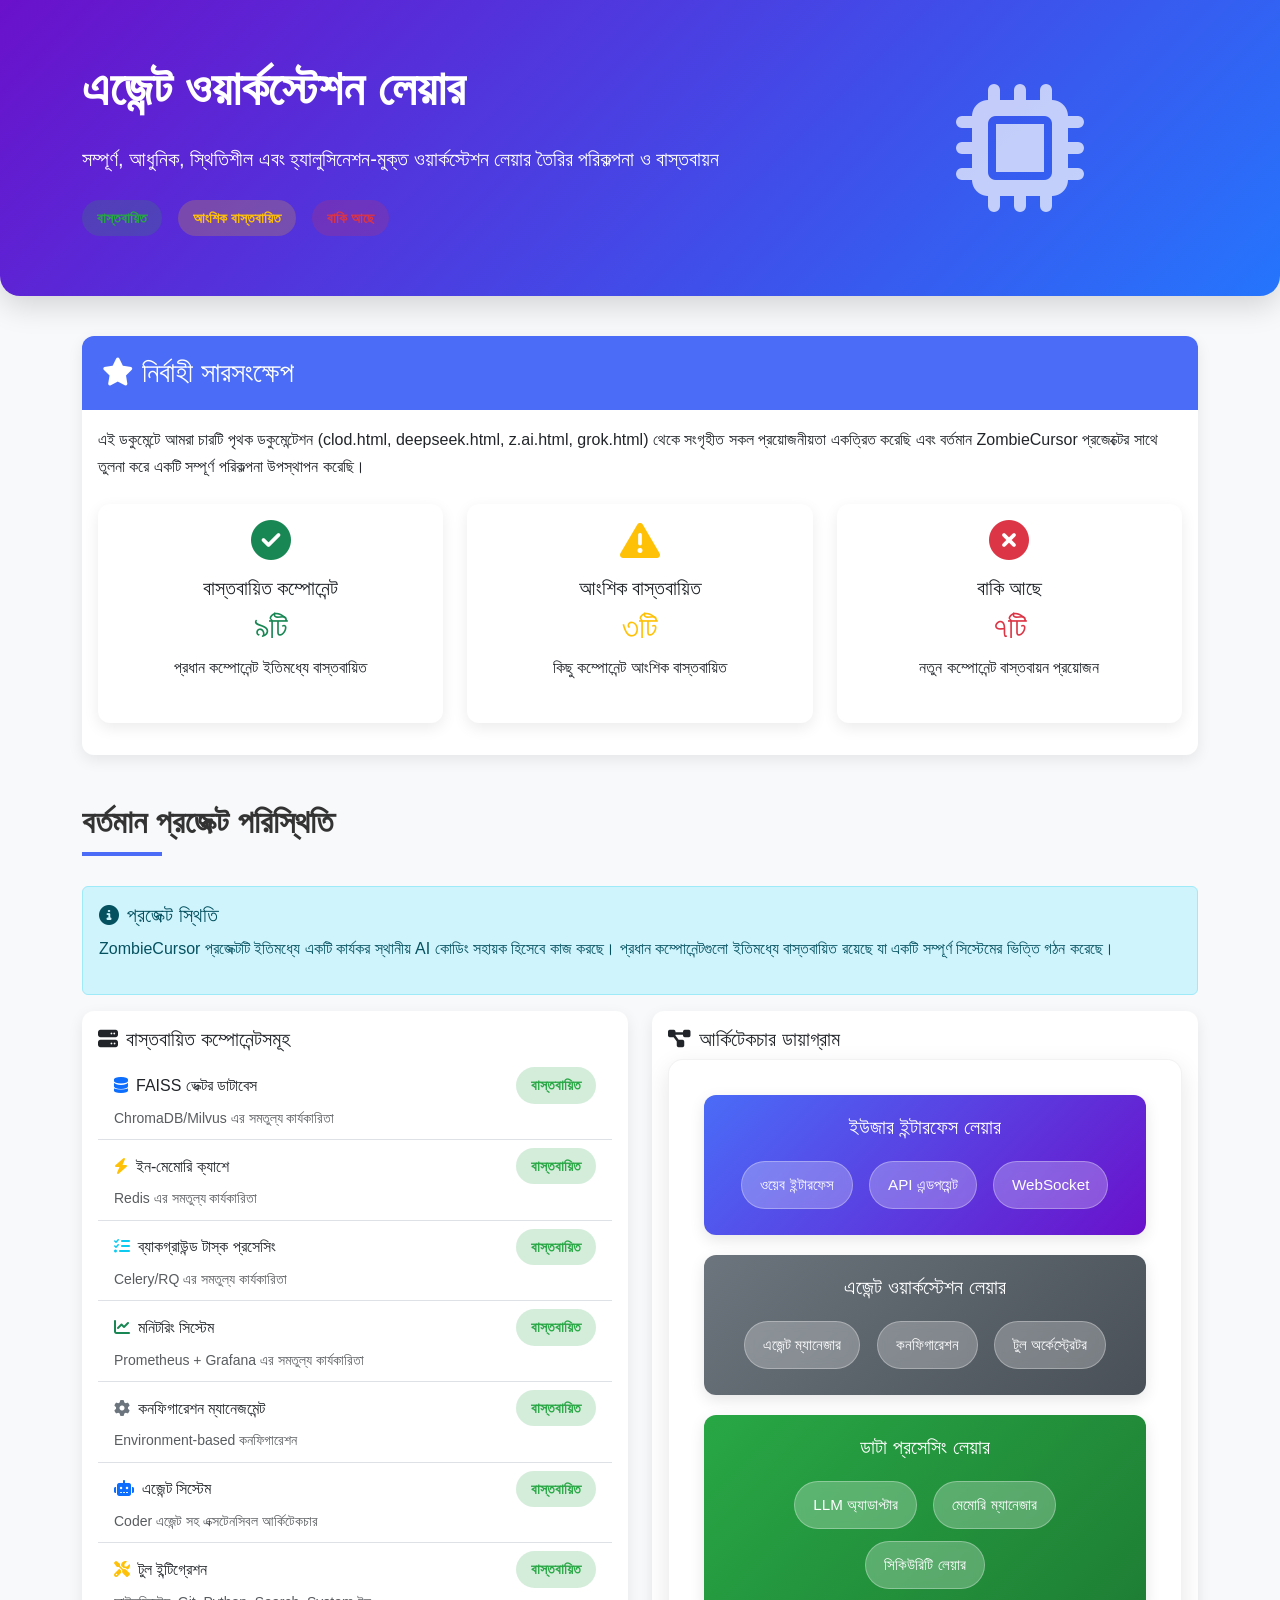
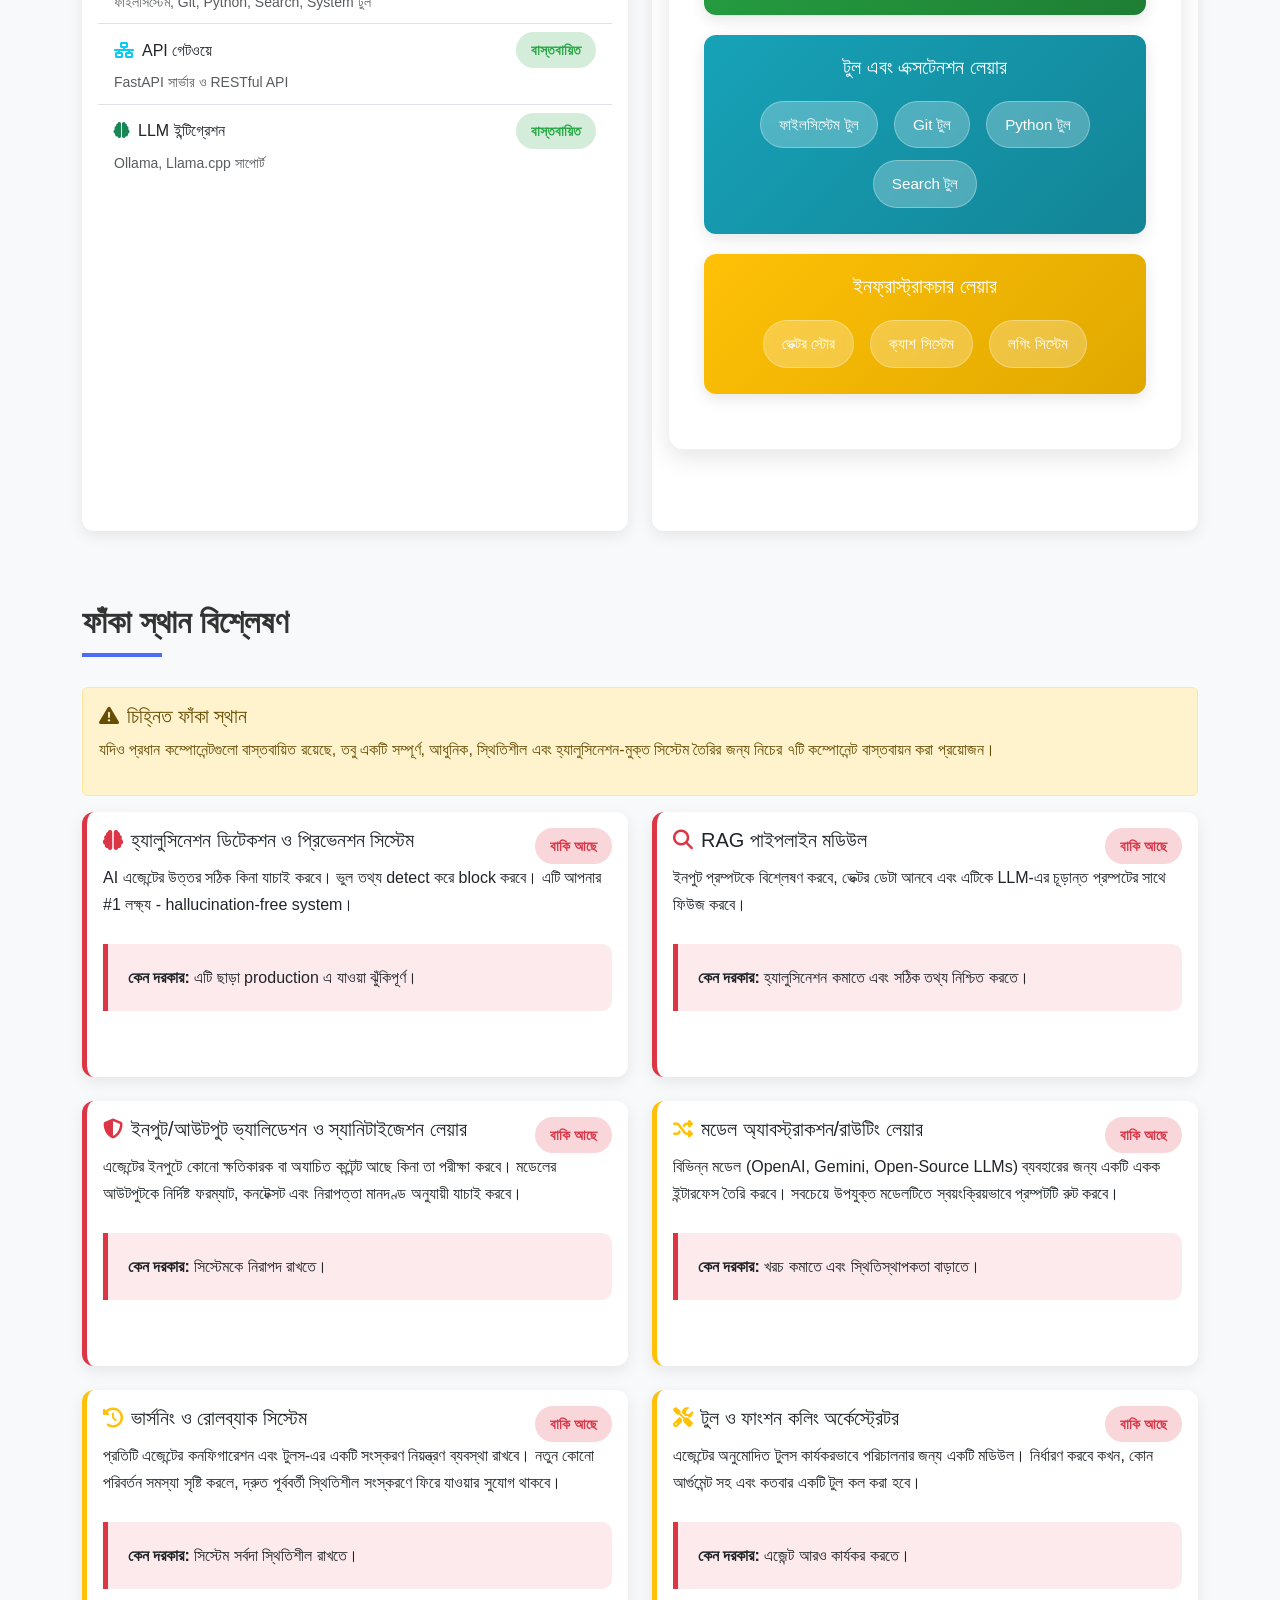
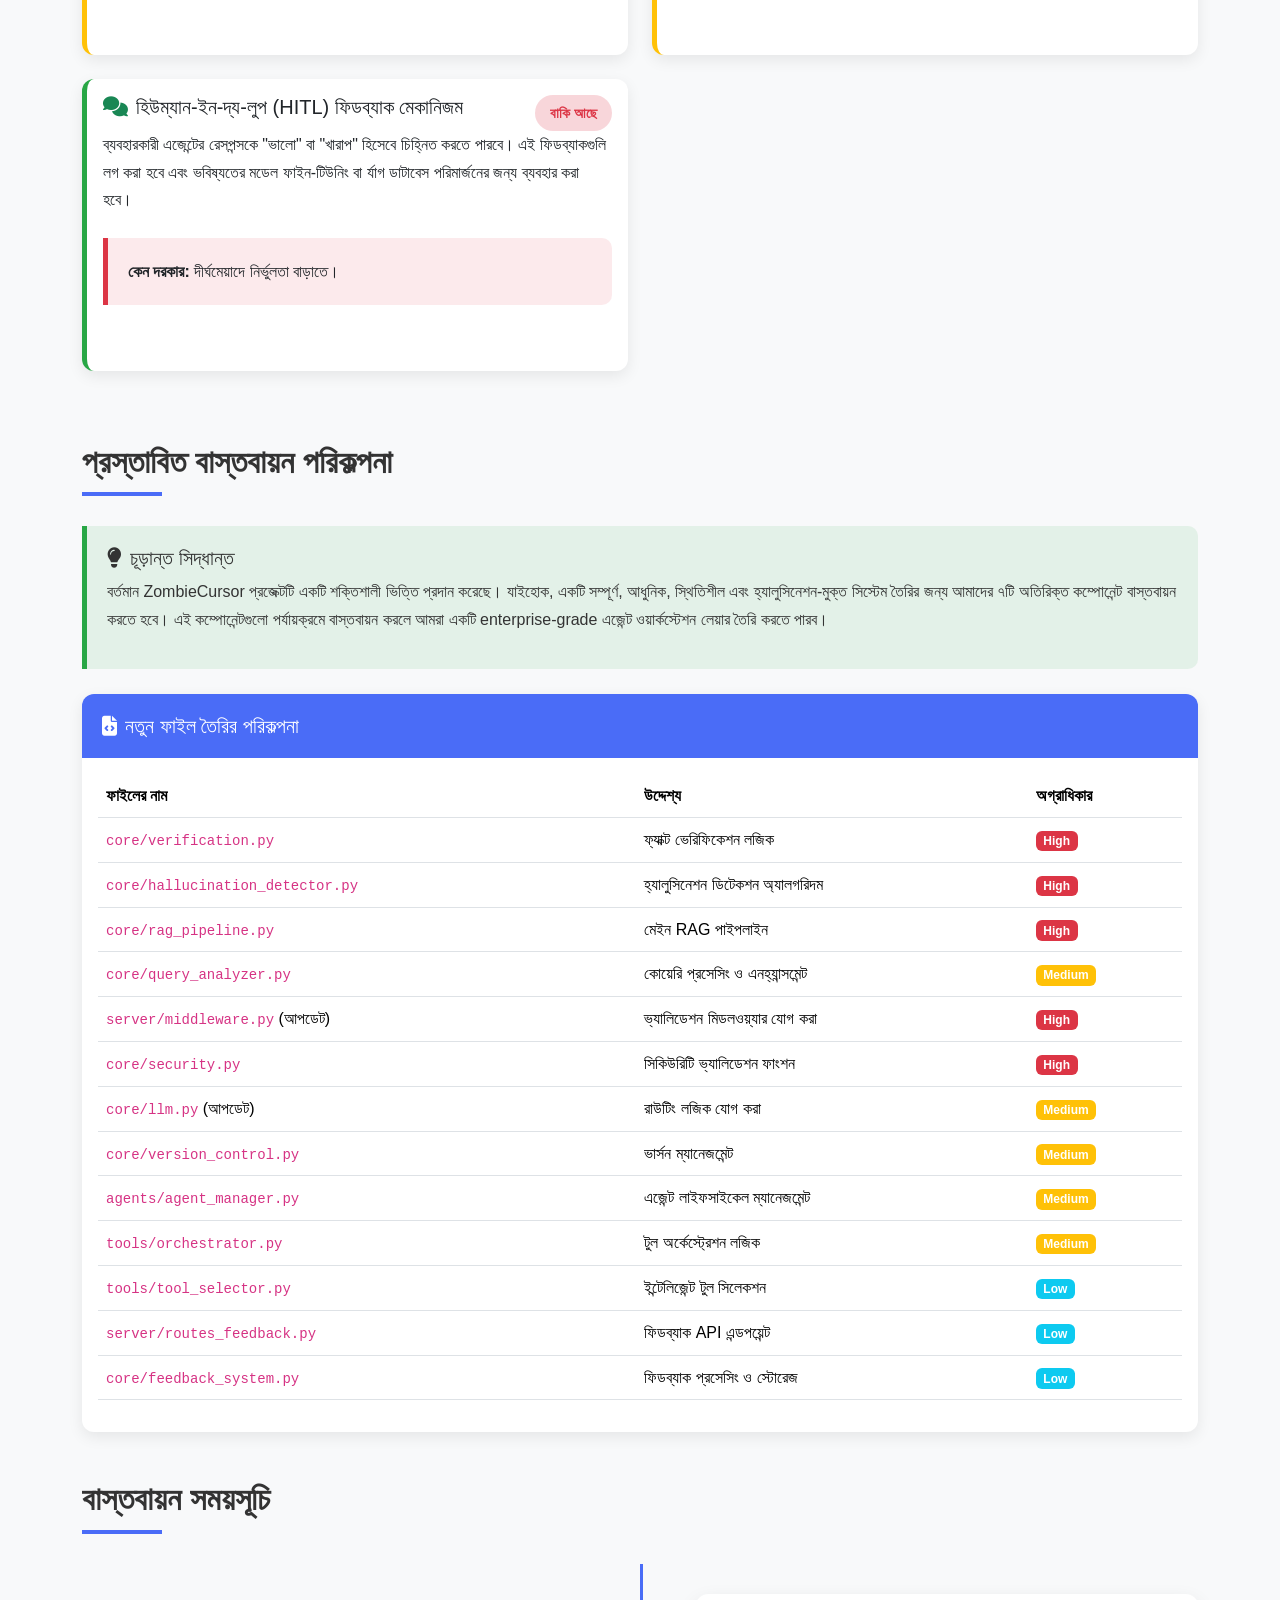
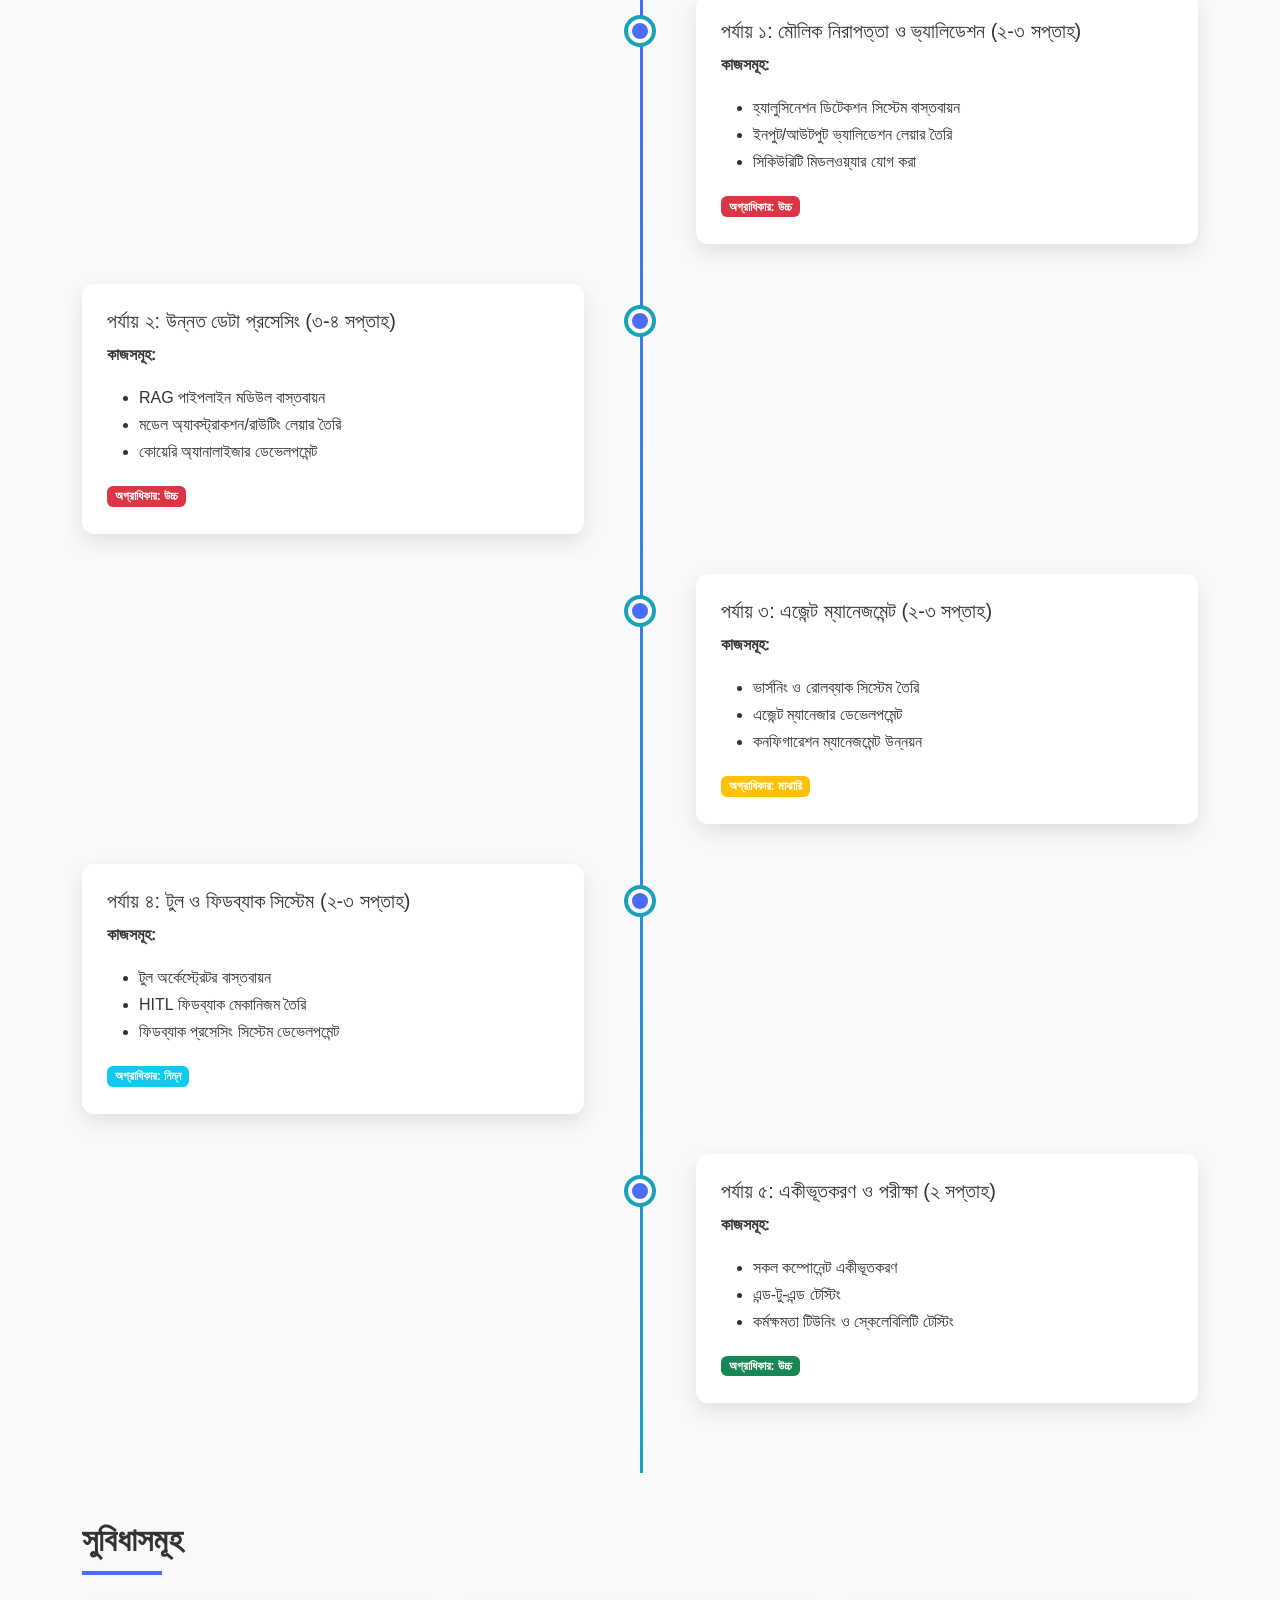
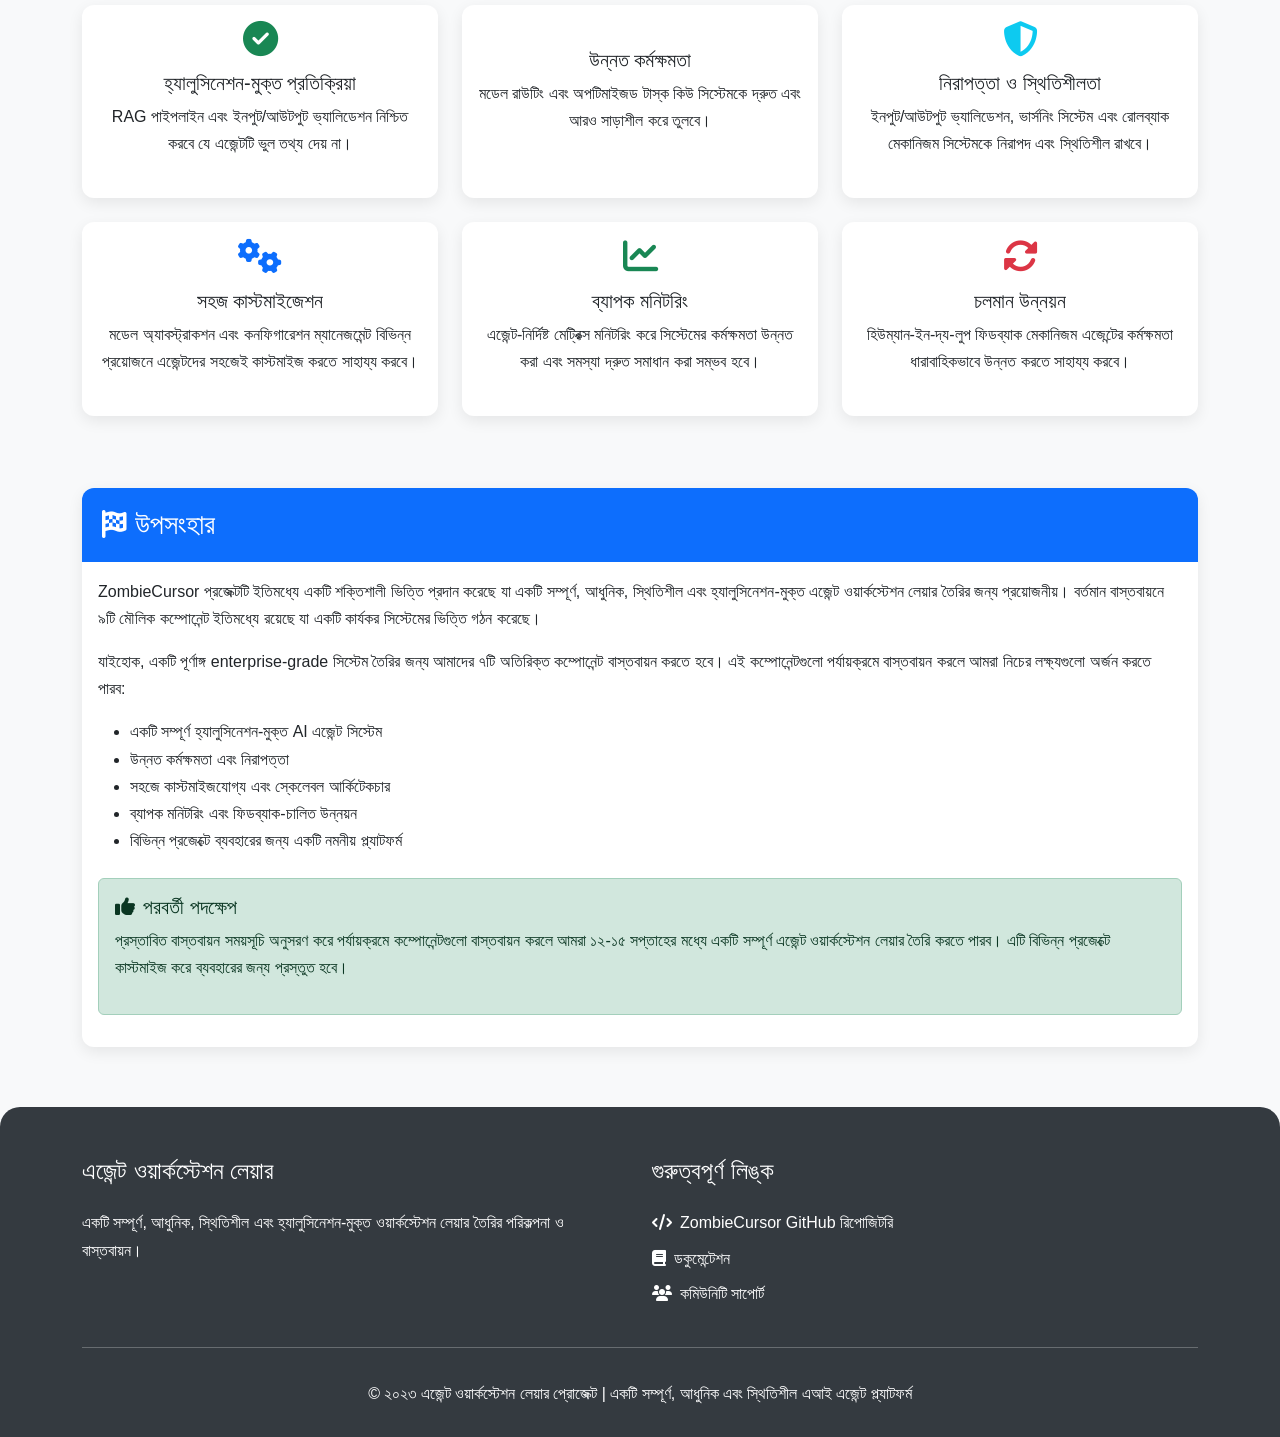
==== ওয়ার্কস্টেশন/all.html @ 99c826ec "Initial commit: ZombieCursor Local AI project with complete agent workstation layer implementation p" ====
<!DOCTYPE html>
<html lang="bn">
<head>
    <meta charset="UTF-8">
    <meta name="viewport" content="width=device-width, initial-scale=1.0">
    <title>এজেন্ট ওয়ার্কস্টেশন লেয়ার: সম্পূর্ণ ডকুমেন্টেশন ও পরিকল্পনা</title>
    <link href="https://cdn.jsdelivr.net/npm/bootstrap@5.3.0/dist/css/bootstrap.min.css" rel="stylesheet">
    <link href="https://cdnjs.cloudflare.com/ajax/libs/font-awesome/6.4.0/css/all.min.css" rel="stylesheet">
    <style>
        :root {
            --primary-color: #4a6cf7;
            --secondary-color: #6c757d;
            --success-color: #28a745;
            --info-color: #17a2b8;
            --warning-color: #ffc107;
            --danger-color: #dc3545;
            --light-color: #f8f9fa;
            --dark-color: #343a40;
        }
        
        body {
            font-family: 'SolaimanLipi', 'Arial', sans-serif;
            line-height: 1.7;
            color: #333;
            background-color: #f8f9fa;
        }
        
        .header-section {
            background: linear-gradient(135deg, #6a11cb 0%, #2575fc 100%);
            color: white;
            padding: 60px 0;
            margin-bottom: 40px;
            border-radius: 0 0 20px 20px;
            box-shadow: 0 10px 30px rgba(0, 0, 0, 0.15);
        }
        
        .section-title {
            position: relative;
            padding-bottom: 15px;
            margin-bottom: 30px;
            font-weight: 700;
        }
        
        .section-title::after {
            content: '';
            position: absolute;
            bottom: 0;
            left: 0;
            width: 80px;
            height: 4px;
            background-color: var(--primary-color);
        }
        
        .card {
            border-radius: 12px;
            box-shadow: 0 5px 15px rgba(0, 0, 0, 0.08);
            transition: all 0.3s ease;
            height: 100%;
            margin-bottom: 25px;
            border: none;
        }
        
        .card:hover {
            transform: translateY(-8px);
            box-shadow: 0 15px 30px rgba(0, 0, 0, 0.15);
        }
        
        .card-header {
            background-color: var(--primary-color);
            color: white;
            border-radius: 12px 12px 0 0 !important;
            font-weight: 600;
            padding: 20px;
            border: none;
        }
        
        .feature-icon {
            font-size: 2.2rem;
            color: var(--primary-color);
            margin-bottom: 15px;
        }
        
        .timeline {
            position: relative;
            padding: 30px 0;
        }
        
        .timeline::before {
            content: '';
            position: absolute;
            top: 0;
            left: 50%;
            width: 3px;
            height: 100%;
            background: linear-gradient(to bottom, var(--primary-color), var(--info-color));
        }
        
        .timeline-item {
            position: relative;
            margin-bottom: 40px;
        }
        
        .timeline-content {
            position: relative;
            width: 45%;
            padding: 25px;
            background: white;
            border-radius: 12px;
            box-shadow: 0 8px 20px rgba(0, 0, 0, 0.1);
        }
        
        .timeline-item:nth-child(odd) .timeline-content {
            margin-left: auto;
        }
        
        .timeline-dot {
            position: absolute;
            top: 25px;
            left: 50%;
            width: 24px;
            height: 24px;
            background: var(--primary-color);
            border-radius: 50%;
            transform: translateX(-50%);
            border: 4px solid white;
            box-shadow: 0 0 0 4px var(--info-color);
        }
        
        .accordion-button:not(.collapsed) {
            background-color: rgba(74, 108, 247, 0.15);
            color: var(--primary-color);
            font-weight: 600;
        }
        
        .architecture-diagram {
            background: white;
            border-radius: 15px;
            padding: 35px;
            box-shadow: 0 8px 25px rgba(0, 0, 0, 0.1);
            margin-bottom: 40px;
            border: 1px solid rgba(0, 0, 0, 0.05);
        }
        
        .layer {
            padding: 20px;
            margin-bottom: 20px;
            border-radius: 12px;
            text-align: center;
            color: white;
            font-weight: 600;
            box-shadow: 0 5px 15px rgba(0, 0, 0, 0.1);
            transition: transform 0.3s ease;
        }
        
        .layer:hover {
            transform: scale(1.03);
        }
        
        .layer-1 { background: linear-gradient(135deg, #4a6cf7, #6a11cb); }
        .layer-2 { background: linear-gradient(135deg, #6c757d, #495057); }
        .layer-3 { background: linear-gradient(135deg, #28a745, #1e7e34); }
        .layer-4 { background: linear-gradient(135deg, #17a2b8, #138496); }
        .layer-5 { background: linear-gradient(135deg, #ffc107, #e0a800); }
        
        .component {
            display: inline-block;
            margin: 6px;
            padding: 10px 18px;
            background-color: rgba(255, 255, 255, 0.25);
            border-radius: 25px;
            font-size: 0.95rem;
            font-weight: 500;
            backdrop-filter: blur(5px);
            border: 1px solid rgba(255, 255, 255, 0.3);
        }
        
        .footer {
            background-color: var(--dark-color);
            color: white;
            padding: 50px 0 30px;
            margin-top: 60px;
            border-radius: 20px 20px 0 0;
        }
        
        .btn-primary {
            background-color: var(--primary-color);
            border-color: var(--primary-color);
            padding: 12px 25px;
            font-weight: 600;
            border-radius: 8px;
            transition: all 0.3s ease;
        }
        
        .btn-primary:hover {
            background-color: #3a5bd9;
            border-color: #3a5bd9;
            transform: translateY(-3px);
            box-shadow: 0 5px 15px rgba(58, 91, 217, 0.4);
        }
        
        .tab-content {
            padding: 25px;
            background-color: white;
            border-radius: 0 0 12px 12px;
            box-shadow: 0 5px 15px rgba(0, 0, 0, 0.1);
        }
        
        .nav-tabs .nav-link.active {
            background-color: var(--primary-color);
            color: white;
            border-color: var(--primary-color);
            font-weight: 600;
        }
        
        .nav-tabs {
            border-bottom: 3px solid var(--primary-color);
        }
        
        .simple-explanation {
            background-color: rgba(74, 108, 247, 0.1);
            border-left: 5px solid var(--primary-color);
            padding: 20px;
            margin: 25px 0;
            border-radius: 0 10px 10px 0;
        }
        
        .gap-highlight {
            background-color: rgba(220, 53, 69, 0.1);
            border-left: 5px solid var(--danger-color);
            padding: 20px;
            margin: 25px 0;
            border-radius: 0 10px 10px 0;
        }
        
        .recommendation {
            background-color: rgba(40, 167, 69, 0.1);
            border-left: 5px solid var(--success-color);
            padding: 20px;
            margin: 25px 0;
            border-radius: 0 10px 10px 0;
        }
        
        .status-badge {
            padding: 6px 15px;
            border-radius: 20px;
            font-weight: 600;
            font-size: 0.9rem;
        }
        
        .status-implemented {
            background-color: rgba(40, 167, 69, 0.2);
            color: #28a745;
        }
        
        .status-partial {
            background-color: rgba(255, 193, 7, 0.2);
            color: #ffc107;
        }
        
        .status-missing {
            background-color: rgba(220, 53, 69, 0.2);
            color: #dc3545;
        }
        
        .priority-high {
            border-left: 5px solid var(--danger-color);
        }
        
        .priority-medium {
            border-left: 5px solid var(--warning-color);
        }
        
        .priority-low {
            border-left: 5px solid var(--success-color);
        }
        
        @media (max-width: 768px) {
            .timeline::before {
                left: 31px;
            }
            
            .timeline-content {
                width: calc(100% - 70px);
                margin-left: 70px !important;
            }
            
            .timeline-dot {
                left: 31px;
            }
            
            .header-section {
                padding: 40px 0;
            }
        }
    </style>
</head>
<body>
    <!-- Header Section -->
    <header class="header-section">
        <div class="container">
            <div class="row align-items-center">
                <div class="col-lg-8">
                    <h1 class="display-5 fw-bold mb-4">এজেন্ট ওয়ার্কস্টেশন লেয়ার</h1>
                    <p class="lead mb-4">সম্পূর্ণ, আধুনিক, স্থিতিশীল এবং হ্যালুসিনেশন-মুক্ত ওয়ার্কস্টেশন লেয়ার তৈরির পরিকল্পনা ও বাস্তবায়ন</p>
                    <div class="d-flex flex-wrap gap-3 mt-4">
                        <span class="status-badge status-implemented">বাস্তবায়িত</span>
                        <span class="status-badge status-partial">আংশিক বাস্তবায়িত</span>
                        <span class="status-badge status-missing">বাকি আছে</span>
                    </div>
                </div>
                <div class="col-lg-4 text-center">
                    <i class="fas fa-microchip" style="font-size: 8rem; opacity: 0.7;"></i>
                </div>
            </div>
        </div>
    </header>

    <!-- Main Content -->
    <main class="container">
        <!-- Executive Summary -->
        <section class="mb-5">
            <div class="card">
                <div class="card-header">
                    <h3 class="mb-0"><i class="fas fa-star me-2"></i>নির্বাহী সারসংক্ষেপ</h3>
                </div>
                <div class="card-body">
                    <p>এই ডকুমেন্টে আমরা চারটি পৃথক ডকুমেন্টেশন (clod.html, deepseek.html, z.ai.html, grok.html) থেকে সংগৃহীত সকল প্রয়োজনীয়তা একত্রিত করেছি এবং বর্তমান ZombieCursor প্রজেক্টের সাথে তুলনা করে একটি সম্পূর্ণ পরিকল্পনা উপস্থাপন করেছি।</p>
                    
                    <div class="row mt-4">
                        <div class="col-md-4 mb-3">
                            <div class="card h-100 text-center border-success">
                                <div class="card-body">
                                    <i class="fas fa-check-circle text-success mb-3" style="font-size: 2.5rem;"></i>
                                    <h5>বাস্তবায়িত কম্পোনেন্ট</h5>
                                    <h2 class="text-success">৯টি</h2>
                                    <p class="mb-0">প্রধান কম্পোনেন্ট ইতিমধ্যে বাস্তবায়িত</p>
                                </div>
                            </div>
                        </div>
                        <div class="col-md-4 mb-3">
                            <div class="card h-100 text-center border-warning">
                                <div class="card-body">
                                    <i class="fas fa-exclamation-triangle text-warning mb-3" style="font-size: 2.5rem;"></i>
                                    <h5>আংশিক বাস্তবায়িত</h5>
                                    <h2 class="text-warning">৩টি</h2>
                                    <p class="mb-0">কিছু কম্পোনেন্ট আংশিক বাস্তবায়িত</p>
                                </div>
                            </div>
                        </div>
                        <div class="col-md-4 mb-3">
                            <div class="card h-100 text-center border-danger">
                                <div class="card-body">
                                    <i class="fas fa-times-circle text-danger mb-3" style="font-size: 2.5rem;"></i>
                                    <h5>বাকি আছে</h5>
                                    <h2 class="text-danger">৭টি</h2>
                                    <p class="mb-0">নতুন কম্পোনেন্ট বাস্তবায়ন প্রয়োজন</p>
                                </div>
                            </div>
                        </div>
                    </div>
                </div>
            </div>
        </section>

        <!-- Current Project Status -->
        <section class="mb-5">
            <h2 class="section-title">বর্তমান প্রজেক্ট পরিস্থিতি</h2>
            
            <div class="alert alert-info">
                <h5><i class="fas fa-info-circle me-2"></i>প্রজেক্ট স্থিতি</h5>
                <p>ZombieCursor প্রজেক্টটি ইতিমধ্যে একটি কার্যকর স্থানীয় AI কোডিং সহায়ক হিসেবে কাজ করছে। প্রধান কম্পোনেন্টগুলো ইতিমধ্যে বাস্তবায়িত রয়েছে যা একটি সম্পূর্ণ সিস্টেমের ভিত্তি গঠন করেছে।</p>
            </div>
            
            <div class="row">
                <div class="col-lg-6 mb-4">
                    <div class="card h-100">
                        <div class="card-body">
                            <h5 class="card-title"><i class="fas fa-server me-2"></i>বাস্তবায়িত কম্পোনেন্টসমূহ</h5>
                            <ul class="list-group list-group-flush">
                                <li class="list-group-item">
                                    <div class="d-flex justify-content-between align-items-center">
                                        <span><i class="fas fa-database text-primary me-2"></i>FAISS ভেক্টর ডাটাবেস</span>
                                        <span class="status-badge status-implemented">বাস্তবায়িত</span>
                                    </div>
                                    <small class="text-muted">ChromaDB/Milvus এর সমতুল্য কার্যকারিতা</small>
                                </li>
                                <li class="list-group-item">
                                    <div class="d-flex justify-content-between align-items-center">
                                        <span><i class="fas fa-bolt text-warning me-2"></i>ইন-মেমোরি ক্যাশে</span>
                                        <span class="status-badge status-implemented">বাস্তবায়িত</span>
                                    </div>
                                    <small class="text-muted">Redis এর সমতুল্য কার্যকারিতা</small>
                                </li>
                                <li class="list-group-item">
                                    <div class="d-flex justify-content-between align-items-center">
                                        <span><i class="fas fa-tasks text-info me-2"></i>ব্যাকগ্রাউন্ড টাস্ক প্রসেসিং</span>
                                        <span class="status-badge status-implemented">বাস্তবায়িত</span>
                                    </div>
                                    <small class="text-muted">Celery/RQ এর সমতুল্য কার্যকারিতা</small>
                                </li>
                                <li class="list-group-item">
                                    <div class="d-flex justify-content-between align-items-center">
                                        <span><i class="fas fa-chart-line text-success me-2"></i>মনিটরিং সিস্টেম</span>
                                        <span class="status-badge status-implemented">বাস্তবায়িত</span>
                                    </div>
                                    <small class="text-muted">Prometheus + Grafana এর সমতুল্য কার্যকারিতা</small>
                                </li>
                                <li class="list-group-item">
                                    <div class="d-flex justify-content-between align-items-center">
                                        <span><i class="fas fa-cog text-secondary me-2"></i>কনফিগারেশন ম্যানেজমেন্ট</span>
                                        <span class="status-badge status-implemented">বাস্তবায়িত</span>
                                    </div>
                                    <small class="text-muted">Environment-based কনফিগারেশন</small>
                                </li>
                                <li class="list-group-item">
                                    <div class="d-flex justify-content-between align-items-center">
                                        <span><i class="fas fa-robot text-primary me-2"></i>এজেন্ট সিস্টেম</span>
                                        <span class="status-badge status-implemented">বাস্তবায়িত</span>
                                    </div>
                                    <small class="text-muted">Coder এজেন্ট সহ এক্সটেনসিবল আর্কিটেকচার</small>
                                </li>
                                <li class="list-group-item">
                                    <div class="d-flex justify-content-between align-items-center">
                                        <span><i class="fas fa-tools text-warning me-2"></i>টুল ইন্টিগ্রেশন</span>
                                        <span class="status-badge status-implemented">বাস্তবায়িত</span>
                                    </div>
                                    <small class="text-muted">ফাইলসিস্টেম, Git, Python, Search, System টুল</small>
                                </li>
                                <li class="list-group-item">
                                    <div class="d-flex justify-content-between align-items-center">
                                        <span><i class="fas fa-network-wired text-info me-2"></i>API গেটওয়ে</span>
                                        <span class="status-badge status-implemented">বাস্তবায়িত</span>
                                    </div>
                                    <small class="text-muted">FastAPI সার্ভার ও RESTful API</small>
                                </li>
                                <li class="list-group-item">
                                    <div class="d-flex justify-content-between align-items-center">
                                        <span><i class="fas fa-brain text-success me-2"></i>LLM ইন্টিগ্রেশন</span>
                                        <span class="status-badge status-implemented">বাস্তবায়িত</span>
                                    </div>
                                    <small class="text-muted">Ollama, Llama.cpp সাপোর্ট</small>
                                </li>
                            </ul>
                        </div>
                    </div>
                </div>
                
                <div class="col-lg-6 mb-4">
                    <div class="card h-100">
                        <div class="card-body">
                            <h5 class="card-title"><i class="fas fa-project-diagram me-2"></i>আর্কিটেকচার ডায়াগ্রাম</h5>
                            <div class="architecture-diagram">
                                <div class="layer layer-1">
                                    <h5>ইউজার ইন্টারফেস লেয়ার</h5>
                                    <div class="mt-3">
                                        <span class="component">ওয়েব ইন্টারফেস</span>
                                        <span class="component">API এন্ডপয়েন্ট</span>
                                        <span class="component">WebSocket</span>
                                    </div>
                                </div>
                                
                                <div class="layer layer-2">
                                    <h5>এজেন্ট ওয়ার্কস্টেশন লেয়ার</h5>
                                    <div class="mt-3">
                                        <span class="component">এজেন্ট ম্যানেজার</span>
                                        <span class="component">কনফিগারেশন</span>
                                        <span class="component">টুল অর্কেস্ট্রেটর</span>
                                    </div>
                                </div>
                                
                                <div class="layer layer-3">
                                    <h5>ডাটা প্রসেসিং লেয়ার</h5>
                                    <div class="mt-3">
                                        <span class="component">LLM অ্যাডাপ্টার</span>
                                        <span class="component">মেমোরি ম্যানেজার</span>
                                        <span class="component">সিকিউরিটি লেয়ার</span>
                                    </div>
                                </div>
                                
                                <div class="layer layer-4">
                                    <h5>টুল এবং এক্সটেনশন লেয়ার</h5>
                                    <div class="mt-3">
                                        <span class="component">ফাইলসিস্টেম টুল</span>
                                        <span class="component">Git টুল</span>
                                        <span class="component">Python টুল</span>
                                        <span class="component">Search টুল</span>
                                    </div>
                                </div>
                                
                                <div class="layer layer-5">
                                    <h5>ইনফ্রাস্ট্রাকচার লেয়ার</h5>
                                    <div class="mt-3">
                                        <span class="component">ভেক্টর স্টোর</span>
                                        <span class="component">ক্যাশ সিস্টেম</span>
                                        <span class="component">লগিং সিস্টেম</span>
                                    </div>
                                </div>
                            </div>
                        </div>
                    </div>
                </div>
            </div>
        </section>

        <!-- Gap Analysis -->
        <section class="mb-5">
            <h2 class="section-title">ফাঁকা স্থান বিশ্লেষণ</h2>
            
            <div class="alert alert-warning">
                <h5><i class="fas fa-exclamation-triangle me-2"></i>চিহ্নিত ফাঁকা স্থান</h5>
                <p>যদিও প্রধান কম্পোনেন্টগুলো বাস্তবায়িত রয়েছে, তবু একটি সম্পূর্ণ, আধুনিক, স্থিতিশীল এবং হ্যালুসিনেশন-মুক্ত সিস্টেম তৈরির জন্য নিচের ৭টি কম্পোনেন্ট বাস্তবায়ন করা প্রয়োজন।</p>
            </div>
            
            <div class="row">
                <div class="col-lg-6 mb-4">
                    <div class="card priority-high">
                        <div class="card-body">
                            <div class="d-flex justify-content-between align-items-start">
                                <h5 class="card-title"><i class="fas fa-brain me-2 text-danger"></i>হ্যালুসিনেশন ডিটেকশন ও প্রিভেনশন সিস্টেম</h5>
                                <span class="status-badge status-missing">বাকি আছে</span>
                            </div>
                            <p class="card-text">AI এজেন্টের উত্তর সঠিক কিনা যাচাই করবে। ভুল তথ্য detect করে block করবে। এটি আপনার #1 লক্ষ্য - hallucination-free system।</p>
                            <div class="gap-highlight">
                                <strong>কেন দরকার:</strong> এটি ছাড়া production এ যাওয়া ঝুঁকিপূর্ণ।
                            </div>
                        </div>
                    </div>
                </div>
                
                <div class="col-lg-6 mb-4">
                    <div class="card priority-high">
                        <div class="card-body">
                            <div class="d-flex justify-content-between align-items-start">
                                <h5 class="card-title"><i class="fas fa-search me-2 text-danger"></i>RAG পাইপলাইন মডিউল</h5>
                                <span class="status-badge status-missing">বাকি আছে</span>
                            </div>
                            <p class="card-text">ইনপুট প্রম্পটকে বিশ্লেষণ করবে, ভেক্টর ডেটা আনবে এবং এটিকে LLM-এর চূড়ান্ত প্রম্পটের সাথে ফিউজ করবে।</p>
                            <div class="gap-highlight">
                                <strong>কেন দরকার:</strong> হ্যালুসিনেশন কমাতে এবং সঠিক তথ্য নিশ্চিত করতে।
                            </div>
                        </div>
                    </div>
                </div>
                
                <div class="col-lg-6 mb-4">
                    <div class="card priority-high">
                        <div class="card-body">
                            <div class="d-flex justify-content-between align-items-start">
                                <h5 class="card-title"><i class="fas fa-shield-alt me-2 text-danger"></i>ইনপুট/আউটপুট ভ্যালিডেশন ও স্যানিটাইজেশন লেয়ার</h5>
                                <span class="status-badge status-missing">বাকি আছে</span>
                            </div>
                            <p class="card-text">এজেন্টের ইনপুটে কোনো ক্ষতিকারক বা অযাচিত কন্টেন্ট আছে কিনা তা পরীক্ষা করবে। মডেলের আউটপুটকে নির্দিষ্ট ফরম্যাট, কনটেক্সট এবং নিরাপত্তা মানদণ্ড অনুযায়ী যাচাই করবে।</p>
                            <div class="gap-highlight">
                                <strong>কেন দরকার:</strong> সিস্টেমকে নিরাপদ রাখতে।
                            </div>
                        </div>
                    </div>
                </div>
                
                <div class="col-lg-6 mb-4">
                    <div class="card priority-medium">
                        <div class="card-body">
                            <div class="d-flex justify-content-between align-items-start">
                                <h5 class="card-title"><i class="fas fa-random me-2 text-warning"></i>মডেল অ্যাবস্ট্রাকশন/রাউটিং লেয়ার</h5>
                                <span class="status-badge status-missing">বাকি আছে</span>
                            </div>
                            <p class="card-text">বিভিন্ন মডেল (OpenAI, Gemini, Open-Source LLMs) ব্যবহারের জন্য একটি একক ইন্টারফেস তৈরি করবে। সবচেয়ে উপযুক্ত মডেলটিতে স্বয়ংক্রিয়ভাবে প্রম্পটটি রুট করবে।</p>
                            <div class="gap-highlight">
                                <strong>কেন দরকার:</strong> খরচ কমাতে এবং স্থিতিস্থাপকতা বাড়াতে।
                            </div>
                        </div>
                    </div>
                </div>
                
                <div class="col-lg-6 mb-4">
                    <div class="card priority-medium">
                        <div class="card-body">
                            <div class="d-flex justify-content-between align-items-start">
                                <h5 class="card-title"><i class="fas fa-history me-2 text-warning"></i>ভার্সনিং ও রোলব্যাক সিস্টেম</h5>
                                <span class="status-badge status-missing">বাকি আছে</span>
                            </div>
                            <p class="card-text">প্রতিটি এজেন্টের কনফিগারেশন এবং টুলস-এর একটি সংস্করণ নিয়ন্ত্রণ ব্যবস্থা রাখবে। নতুন কোনো পরিবর্তন সমস্যা সৃষ্টি করলে, দ্রুত পূর্ববর্তী স্থিতিশীল সংস্করণে ফিরে যাওয়ার সুযোগ থাকবে।</p>
                            <div class="gap-highlight">
                                <strong>কেন দরকার:</strong> সিস্টেম সর্বদা স্থিতিশীল রাখতে।
                            </div>
                        </div>
                    </div>
                </div>
                
                <div class="col-lg-6 mb-4">
                    <div class="card priority-medium">
                        <div class="card-body">
                            <div class="d-flex justify-content-between align-items-start">
                                <h5 class="card-title"><i class="fas fa-tools me-2 text-warning"></i>টুল ও ফাংশন কলিং অর্কেস্ট্রেটর</h5>
                                <span class="status-badge status-missing">বাকি আছে</span>
                            </div>
                            <p class="card-text">এজেন্টের অনুমোদিত টুলস কার্যকরভাবে পরিচালনার জন্য একটি মডিউল। নির্ধারণ করবে কখন, কোন আর্গুমেন্ট সহ এবং কতবার একটি টুল কল করা হবে।</p>
                            <div class="gap-highlight">
                                <strong>কেন দরকার:</strong> এজেন্ট আরও কার্যকর করতে।
                            </div>
                        </div>
                    </div>
                </div>
                
                <div class="col-lg-6 mb-4">
                    <div class="card priority-low">
                        <div class="card-body">
                            <div class="d-flex justify-content-between align-items-start">
                                <h5 class="card-title"><i class="fas fa-comments me-2 text-success"></i>হিউম্যান-ইন-দ্য-লুপ (HITL) ফিডব্যাক মেকানিজম</h5>
                                <span class="status-badge status-missing">বাকি আছে</span>
                            </div>
                            <p class="card-text">ব্যবহারকারী এজেন্টের রেসপন্সকে "ভালো" বা "খারাপ" হিসেবে চিহ্নিত করতে পারবে। এই ফিডব্যাকগুলি লগ করা হবে এবং ভবিষ্যতের মডেল ফাইন-টিউনিং বা র্যাগ ডাটাবেস পরিমার্জনের জন্য ব্যবহার করা হবে।</p>
                            <div class="gap-highlight">
                                <strong>কেন দরকার:</strong> দীর্ঘমেয়াদে নির্ভুলতা বাড়াতে।
                            </div>
                        </div>
                    </div>
                </div>
            </div>
        </section>

        <!-- Implementation Recommendations -->
        <section class="mb-5">
            <h2 class="section-title">প্রস্তাবিত বাস্তবায়ন পরিকল্পনা</h2>
            
            <div class="recommendation">
                <h5><i class="fas fa-lightbulb me-2"></i>চূড়ান্ত সিদ্ধান্ত</h5>
                <p>বর্তমান ZombieCursor প্রজেক্টটি একটি শক্তিশালী ভিত্তি প্রদান করেছে। যাইহোক, একটি সম্পূর্ণ, আধুনিক, স্থিতিশীল এবং হ্যালুসিনেশন-মুক্ত সিস্টেম তৈরির জন্য আমাদের ৭টি অতিরিক্ত কম্পোনেন্ট বাস্তবায়ন করতে হবে। এই কম্পোনেন্টগুলো পর্যায়ক্রমে বাস্তবায়ন করলে আমরা একটি enterprise-grade এজেন্ট ওয়ার্কস্টেশন লেয়ার তৈরি করতে পারব।</p>
            </div>
            
            <div class="card">
                <div class="card-header">
                    <h5 class="mb-0"><i class="fas fa-file-code me-2"></i>নতুন ফাইল তৈরির পরিকল্পনা</h5>
                </div>
                <div class="card-body">
                    <div class="table-responsive">
                        <table class="table table-hover">
                            <thead>
                                <tr>
                                    <th>ফাইলের নাম</th>
                                    <th>উদ্দেশ্য</th>
                                    <th>অগ্রাধিকার</th>
                                </tr>
                            </thead>
                            <tbody>
                                <tr>
                                    <td><code>core/verification.py</code></td>
                                    <td>ফ্যাক্ট ভেরিফিকেশন লজিক</td>
                                    <td><span class="badge bg-danger">High</span></td>
                                </tr>
                                <tr>
                                    <td><code>core/hallucination_detector.py</code></td>
                                    <td>হ্যালুসিনেশন ডিটেকশন অ্যালগরিদম</td>
                                    <td><span class="badge bg-danger">High</span></td>
                                </tr>
                                <tr>
                                    <td><code>core/rag_pipeline.py</code></td>
                                    <td>মেইন RAG পাইপলাইন</td>
                                    <td><span class="badge bg-danger">High</span></td>
                                </tr>
                                <tr>
                                    <td><code>core/query_analyzer.py</code></td>
                                    <td>কোয়েরি প্রসেসিং ও এনহ্যান্সমেন্ট</td>
                                    <td><span class="badge bg-warning">Medium</span></td>
                                </tr>
                                <tr>
                                    <td><code>server/middleware.py</code> (আপডেট)</td>
                                    <td>ভ্যালিডেশন মিডলওয়্যার যোগ করা</td>
                                    <td><span class="badge bg-danger">High</span></td>
                                </tr>
                                <tr>
                                    <td><code>core/security.py</code></td>
                                    <td>সিকিউরিটি ভ্যালিডেশন ফাংশন</td>
                                    <td><span class="badge bg-danger">High</span></td>
                                </tr>
                                <tr>
                                    <td><code>core/llm.py</code> (আপডেট)</td>
                                    <td>রাউটিং লজিক যোগ করা</td>
                                    <td><span class="badge bg-warning">Medium</span></td>
                                </tr>
                                <tr>
                                    <td><code>core/version_control.py</code></td>
                                    <td>ভার্সন ম্যানেজমেন্ট</td>
                                    <td><span class="badge bg-warning">Medium</span></td>
                                </tr>
                                <tr>
                                    <td><code>agents/agent_manager.py</code></td>
                                    <td>এজেন্ট লাইফসাইকেল ম্যানেজমেন্ট</td>
                                    <td><span class="badge bg-warning">Medium</span></td>
                                </tr>
                                <tr>
                                    <td><code>tools/orchestrator.py</code></td>
                                    <td>টুল অর্কেস্ট্রেশন লজিক</td>
                                    <td><span class="badge bg-warning">Medium</span></td>
                                </tr>
                                <tr>
                                    <td><code>tools/tool_selector.py</code></td>
                                    <td>ইন্টেলিজেন্ট টুল সিলেকশন</td>
                                    <td><span class="badge bg-info">Low</span></td>
                                </tr>
                                <tr>
                                    <td><code>server/routes_feedback.py</code></td>
                                    <td>ফিডব্যাক API এন্ডপয়েন্ট</td>
                                    <td><span class="badge bg-info">Low</span></td>
                                </tr>
                                <tr>
                                    <td><code>core/feedback_system.py</code></td>
                                    <td>ফিডব্যাক প্রসেসিং ও স্টোরেজ</td>
                                    <td><span class="badge bg-info">Low</span></td>
                                </tr>
                            </tbody>
                        </table>
                    </div>
                </div>
            </div>
        </section>

        <!-- Implementation Timeline -->
        <section class="mb-5">
            <h2 class="section-title">বাস্তবায়ন সময়সূচি</h2>
            
            <div class="timeline">
                <div class="timeline-item">
                    <div class="timeline-dot"></div>
                    <div class="timeline-content">
                        <h5>পর্যায় ১: মৌলিক নিরাপত্তা ও ভ্যালিডেশন (২-৩ সপ্তাহ)</h5>
                        <p><strong>কাজসমূহ:</strong></p>
                        <ul>
                            <li>হ্যালুসিনেশন ডিটেকশন সিস্টেম বাস্তবায়ন</li>
                            <li>ইনপুট/আউটপুট ভ্যালিডেশন লেয়ার তৈরি</li>
                            <li>সিকিউরিটি মিডলওয়্যার যোগ করা</li>
                        </ul>
                        <span class="badge bg-danger">অগ্রাধিকার: উচ্চ</span>
                    </div>
                </div>
                
                <div class="timeline-item">
                    <div class="timeline-dot"></div>
                    <div class="timeline-content">
                        <h5>পর্যায় ২: উন্নত ডেটা প্রসেসিং (৩-৪ সপ্তাহ)</h5>
                        <p><strong>কাজসমূহ:</strong></p>
                        <ul>
                            <li>RAG পাইপলাইন মডিউল বাস্তবায়ন</li>
                            <li>মডেল অ্যাবস্ট্রাকশন/রাউটিং লেয়ার তৈরি</li>
                            <li>কোয়েরি অ্যানালাইজার ডেভেলপমেন্ট</li>
                        </ul>
                        <span class="badge bg-danger">অগ্রাধিকার: উচ্চ</span>
                    </div>
                </div>
                
                <div class="timeline-item">
                    <div class="timeline-dot"></div>
                    <div class="timeline-content">
                        <h5>পর্যায় ৩: এজেন্ট ম্যানেজমেন্ট (২-৩ সপ্তাহ)</h5>
                        <p><strong>কাজসমূহ:</strong></p>
                        <ul>
                            <li>ভার্সনিং ও রোলব্যাক সিস্টেম তৈরি</li>
                            <li>এজেন্ট ম্যানেজার ডেভেলপমেন্ট</li>
                            <li>কনফিগারেশন ম্যানেজমেন্ট উন্নয়ন</li>
                        </ul>
                        <span class="badge bg-warning">অগ্রাধিকার: মাঝারি</span>
                    </div>
                </div>
                
                <div class="timeline-item">
                    <div class="timeline-dot"></div>
                    <div class="timeline-content">
                        <h5>পর্যায় ৪: টুল ও ফিডব্যাক সিস্টেম (২-৩ সপ্তাহ)</h5>
                        <p><strong>কাজসমূহ:</strong></p>
                        <ul>
                            <li>টুল অর্কেস্ট্রেটর বাস্তবায়ন</li>
                            <li>HITL ফিডব্যাক মেকানিজম তৈরি</li>
                            <li>ফিডব্যাক প্রসেসিং সিস্টেম ডেভেলপমেন্ট</li>
                        </ul>
                        <span class="badge bg-info">অগ্রাধিকার: নিম্ন</span>
                    </div>
                </div>
                
                <div class="timeline-item">
                    <div class="timeline-dot"></div>
                    <div class="timeline-content">
                        <h5>পর্যায় ৫: একীভূতকরণ ও পরীক্ষা (২ সপ্তাহ)</h5>
                        <p><strong>কাজসমূহ:</strong></p>
                        <ul>
                            <li>সকল কম্পোনেন্ট একীভূতকরণ</li>
                            <li>এন্ড-টু-এন্ড টেস্টিং</li>
                            <li>কর্মক্ষমতা টিউনিং ও স্কেলেবিলিটি টেস্টিং</li>
                        </ul>
                        <span class="badge bg-success">অগ্রাধিকার: উচ্চ</span>
                    </div>
                </div>
            </div>
        </section>

        <!-- Benefits -->
        <section class="mb-5">
            <h2 class="section-title">সুবিধাসমূহ</h2>
            
            <div class="row">
                <div class="col-md-6 col-lg-4 mb-4">
                    <div class="card h-100 text-center">
                        <div class="card-body">
                            <i class="fas fa-check-circle feature-icon text-success"></i>
                            <h5>হ্যালুসিনেশন-মুক্ত প্রতিক্রিয়া</h5>
                            <p class="card-text">RAG পাইপলাইন এবং ইনপুট/আউটপুট ভ্যালিডেশন নিশ্চিত করবে যে এজেন্টটি ভুল তথ্য দেয় না।</p>
                        </div>
                    </div>
                </div>
                
                <div class="col-md-6 col-lg-4 mb-4">
                    <div class="card h-100 text-center">
                        <div class="card-body">
                            <i class="fas fa-lightning-fill feature-icon text-warning"></i>
                            <h5>উন্নত কর্মক্ষমতা</h5>
                            <p class="card-text">মডেল রাউটিং এবং অপটিমাইজড টাস্ক কিউ সিস্টেমকে দ্রুত এবং আরও সাড়াশীল করে তুলবে।</p>
                        </div>
                    </div>
                </div>
                
                <div class="col-md-6 col-lg-4 mb-4">
                    <div class="card h-100 text-center">
                        <div class="card-body">
                            <i class="fas fa-shield-alt feature-icon text-info"></i>
                            <h5>নিরাপত্তা ও স্থিতিশীলতা</h5>
                            <p class="card-text">ইনপুট/আউটপুট ভ্যালিডেশন, ভার্সনিং সিস্টেম এবং রোলব্যাক মেকানিজম সিস্টেমকে নিরাপদ এবং স্থিতিশীল রাখবে।</p>
                        </div>
                    </div>
                </div>
                
                <div class="col-md-6 col-lg-4 mb-4">
                    <div class="card h-100 text-center">
                        <div class="card-body">
                            <i class="fas fa-cogs feature-icon text-primary"></i>
                            <h5>সহজ কাস্টমাইজেশন</h5>
                            <p class="card-text">মডেল অ্যাবস্ট্রাকশন এবং কনফিগারেশন ম্যানেজমেন্ট বিভিন্ন প্রয়োজনে এজেন্টদের সহজেই কাস্টমাইজ করতে সাহায্য করবে।</p>
                        </div>
                    </div>
                </div>
                
                <div class="col-md-6 col-lg-4 mb-4">
                    <div class="card h-100 text-center">
                        <div class="card-body">
                            <i class="fas fa-chart-line feature-icon text-success"></i>
                            <h5>ব্যাপক মনিটরিং</h5>
                            <p class="card-text">এজেন্ট-নির্দিষ্ট মেট্রিক্স মনিটরিং করে সিস্টেমের কর্মক্ষমতা উন্নত করা এবং সমস্যা দ্রুত সমাধান করা সম্ভব হবে।</p>
                        </div>
                    </div>
                </div>
                
                <div class="col-md-6 col-lg-4 mb-4">
                    <div class="card h-100 text-center">
                        <div class="card-body">
                            <i class="fas fa-sync-alt feature-icon text-danger"></i>
                            <h5>চলমান উন্নয়ন</h5>
                            <p class="card-text">হিউম্যান-ইন-দ্য-লুপ ফিডব্যাক মেকানিজম এজেন্টের কর্মক্ষমতা ধারাবাহিকভাবে উন্নত করতে সাহায্য করবে।</p>
                        </div>
                    </div>
                </div>
            </div>
        </section>

        <!-- Conclusion -->
        <section class="mb-5">
            <div class="card">
                <div class="card-header bg-primary text-white">
                    <h3 class="mb-0"><i class="fas fa-flag-checkered me-2"></i>উপসংহার</h3>
                </div>
                <div class="card-body">
                    <p>ZombieCursor প্রজেক্টটি ইতিমধ্যে একটি শক্তিশালী ভিত্তি প্রদান করেছে যা একটি সম্পূর্ণ, আধুনিক, স্থিতিশীল এবং হ্যালুসিনেশন-মুক্ত এজেন্ট ওয়ার্কস্টেশন লেয়ার তৈরির জন্য প্রয়োজনীয়। বর্তমান বাস্তবায়নে ৯টি মৌলিক কম্পোনেন্ট ইতিমধ্যে রয়েছে যা একটি কার্যকর সিস্টেমের ভিত্তি গঠন করেছে।</p>
                    
                    <p>যাইহোক, একটি পূর্ণাঙ্গ enterprise-grade সিস্টেম তৈরির জন্য আমাদের ৭টি অতিরিক্ত কম্পোনেন্ট বাস্তবায়ন করতে হবে। এই কম্পোনেন্টগুলো পর্যায়ক্রমে বাস্তবায়ন করলে আমরা নিচের লক্ষ্যগুলো অর্জন করতে পারব:</p>
                    
                    <ul>
                        <li>একটি সম্পূর্ণ হ্যালুসিনেশন-মুক্ত AI এজেন্ট সিস্টেম</li>
                        <li>উন্নত কর্মক্ষমতা এবং নিরাপত্তা</li>
                        <li>সহজে কাস্টমাইজযোগ্য এবং স্কেলেবল আর্কিটেকচার</li>
                        <li>ব্যাপক মনিটরিং এবং ফিডব্যাক-চালিত উন্নয়ন</li>
                        <li>বিভিন্ন প্রজেক্টে ব্যবহারের জন্য একটি নমনীয় প্ল্যাটফর্ম</li>
                    </ul>
                    
                    <div class="alert alert-success mt-4">
                        <h5><i class="fas fa-thumbs-up me-2"></i>পরবর্তী পদক্ষেপ</h5>
                        <p>প্রস্তাবিত বাস্তবায়ন সময়সূচি অনুসরণ করে পর্যায়ক্রমে কম্পোনেন্টগুলো বাস্তবায়ন করলে আমরা ১২-১৫ সপ্তাহের মধ্যে একটি সম্পূর্ণ এজেন্ট ওয়ার্কস্টেশন লেয়ার তৈরি করতে পারব। এটি বিভিন্ন প্রজেক্টে কাস্টমাইজ করে ব্যবহারের জন্য প্রস্তুত হবে।</p>
                    </div>
                </div>
            </div>
        </section>
    </main>

    <!-- Footer -->
    <footer class="footer">
        <div class="container">
            <div class="row">
                <div class="col-md-6 mb-4 mb-md-0">
                    <h4 class="text-white mb-4">এজেন্ট ওয়ার্কস্টেশন লেয়ার</h4>
                    <p>একটি সম্পূর্ণ, আধুনিক, স্থিতিশীল এবং হ্যালুসিনেশন-মুক্ত ওয়ার্কস্টেশন লেয়ার তৈরির পরিকল্পনা ও বাস্তবায়ন।</p>
                </div>
                <div class="col-md-6">
                    <h4 class="text-white mb-4">গুরুত্বপূর্ণ লিঙ্ক</h4>
                    <ul class="list-unstyled">
                        <li class="mb-2"><a href="#" class="text-white text-decoration-none"><i class="fas fa-code me-2"></i>ZombieCursor GitHub রিপোজিটরি</a></li>
                        <li class="mb-2"><a href="#" class="text-white text-decoration-none"><i class="fas fa-book me-2"></i>ডকুমেন্টেশন</a></li>
                        <li class="mb-2"><a href="#" class="text-white text-decoration-none"><i class="fas fa-users me-2"></i>কমিউনিটি সাপোর্ট</a></li>
                    </ul>
                </div>
            </div>
            <hr class="bg-light mt-4">
            <div class="text-center pt-3">
                <p class="mb-0">&copy; ২০২৩ এজেন্ট ওয়ার্কস্টেশন লেয়ার প্রোজেক্ট | একটি সম্পূর্ণ, আধুনিক এবং স্থিতিশীল এআই এজেন্ট প্ল্যাটফর্ম</p>
            </div>
        </div>
    </footer>

    <script src="https://cdn.jsdelivr.net/npm/bootstrap@5.3.0/dist/js/bootstrap.bundle.min.js"></script>
</body>
</html>
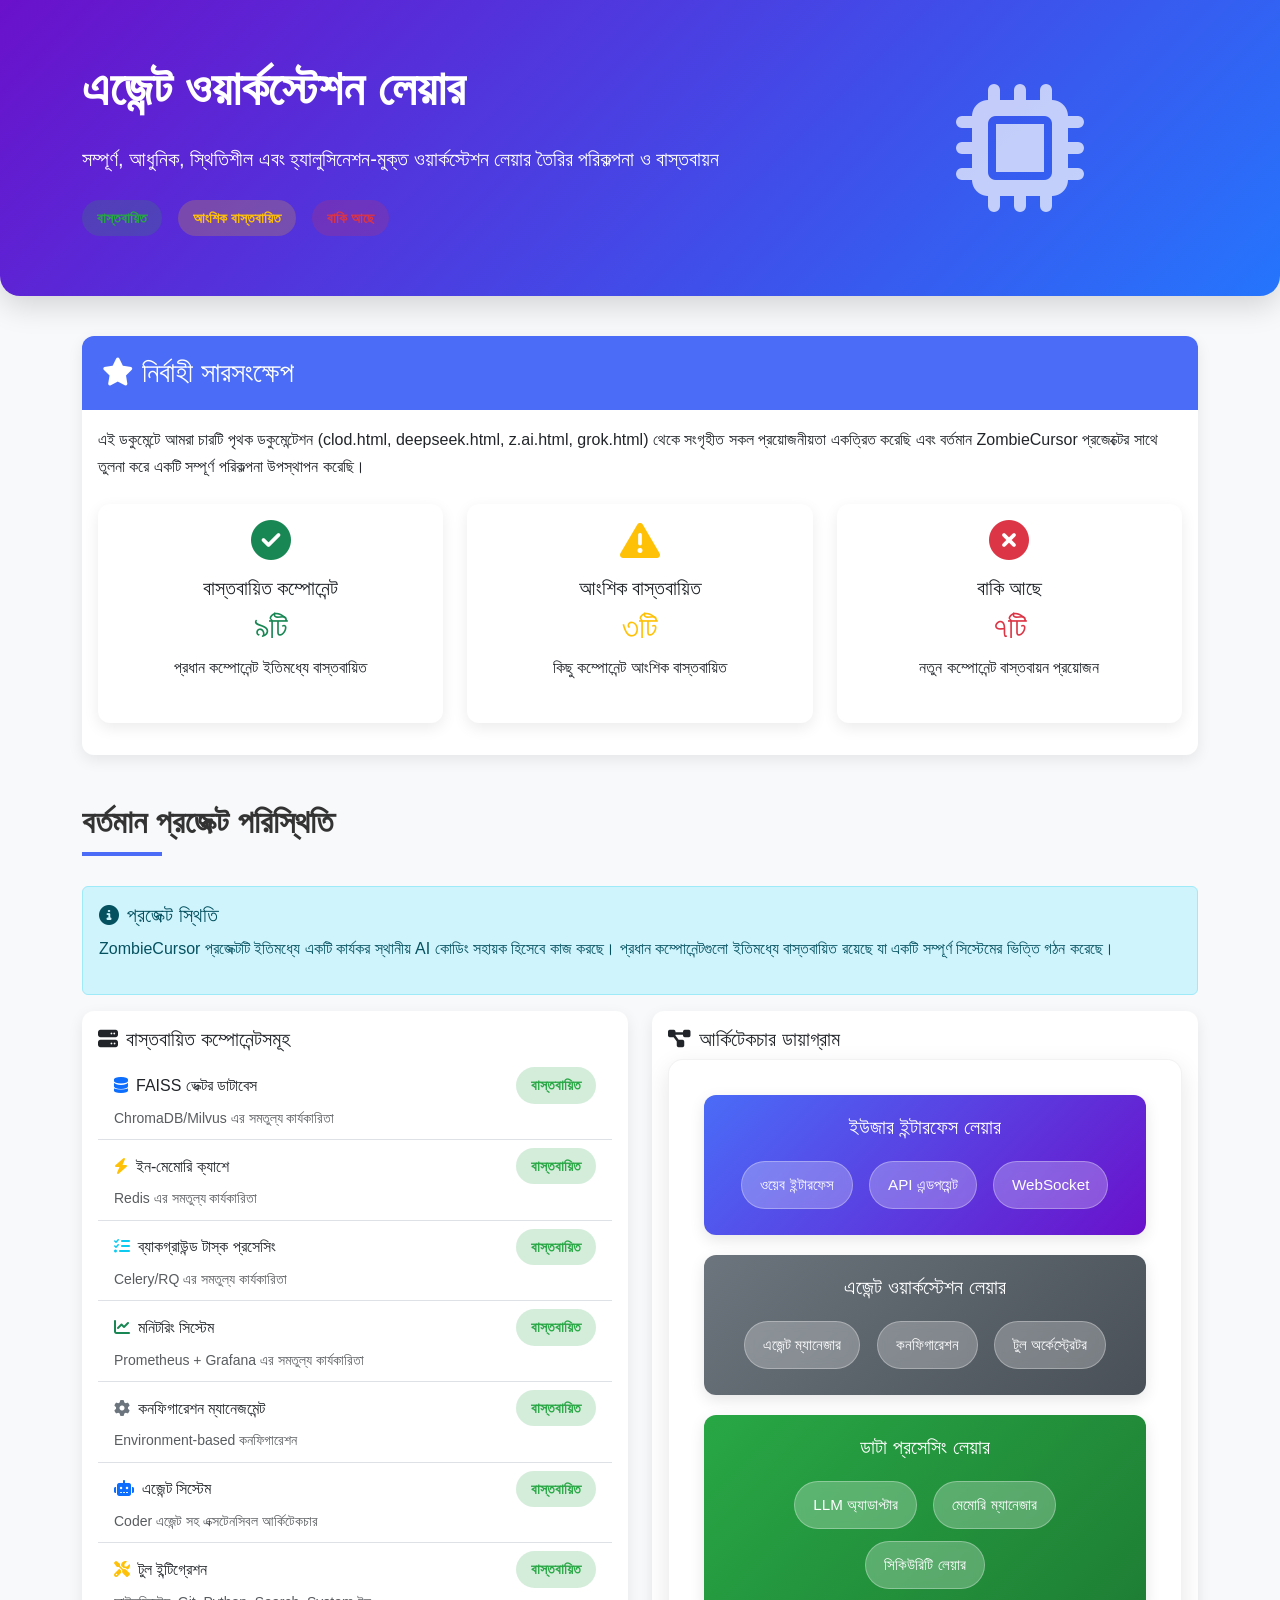
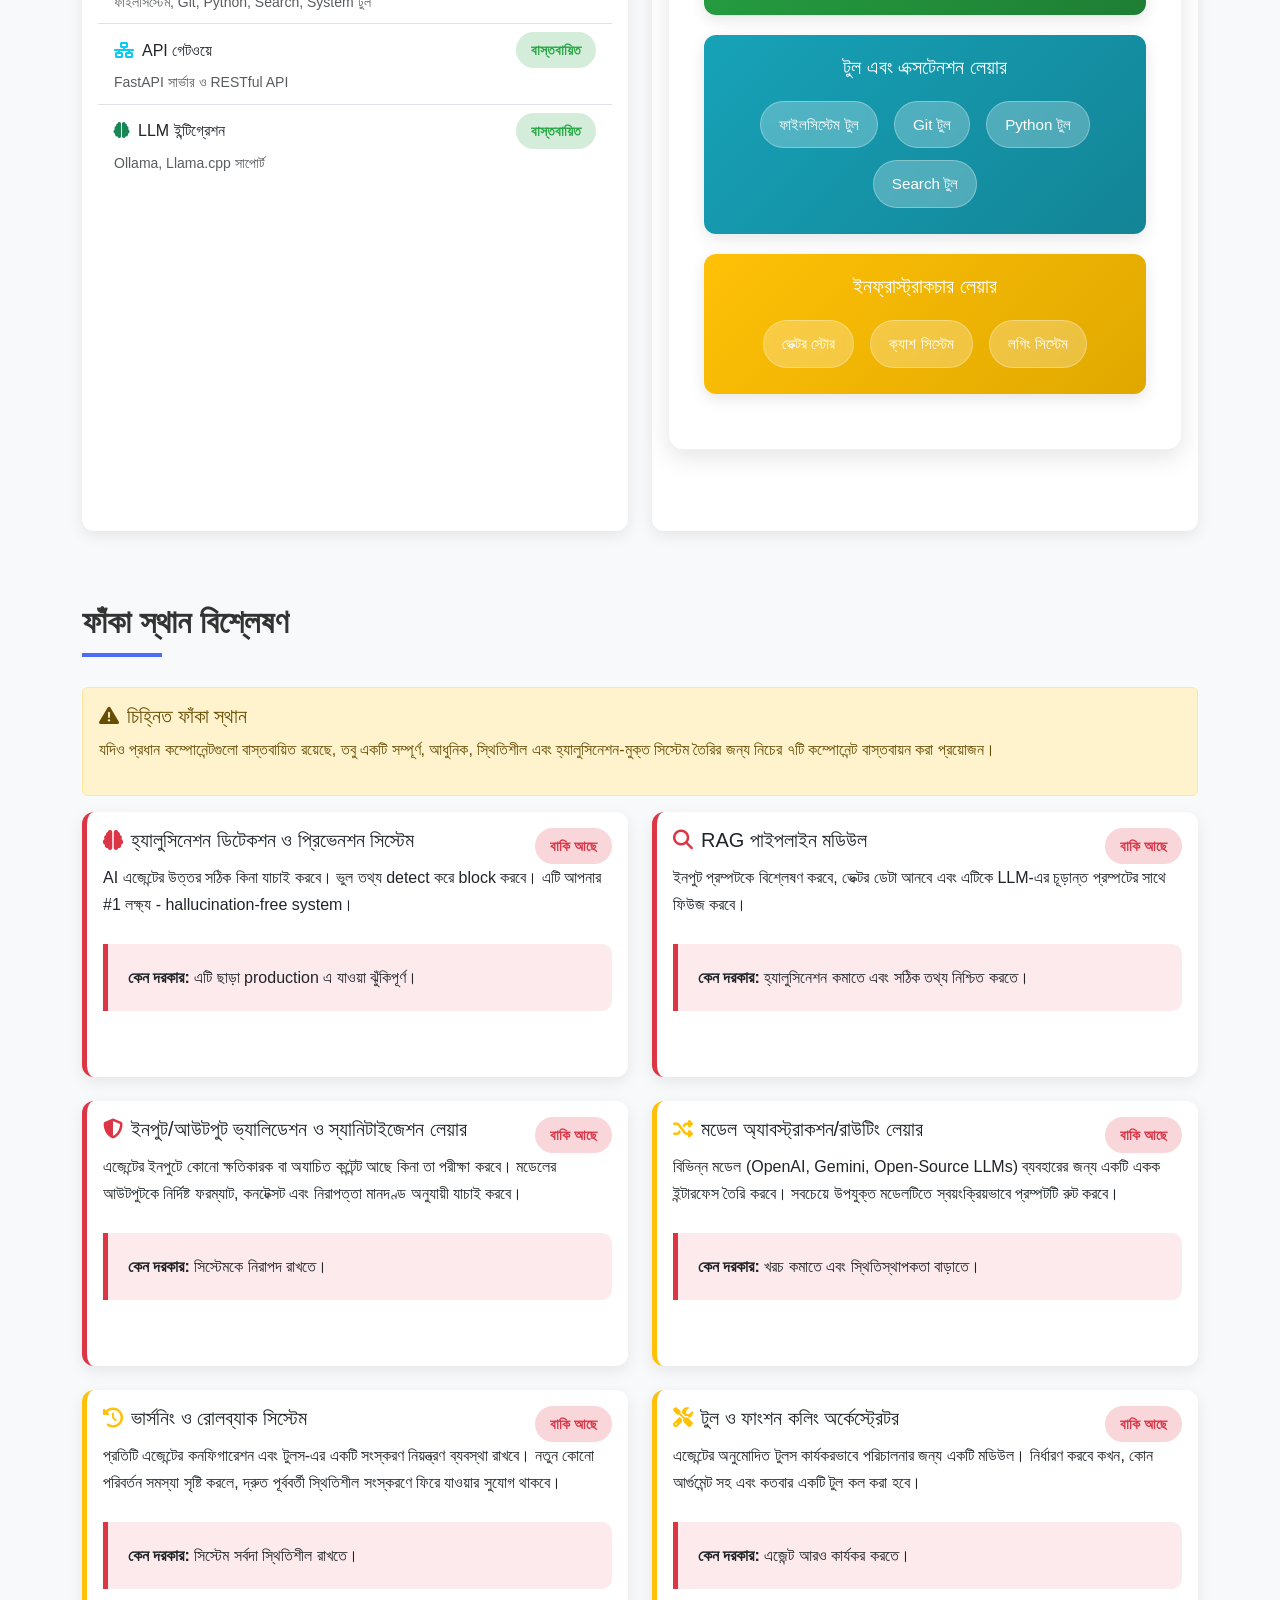
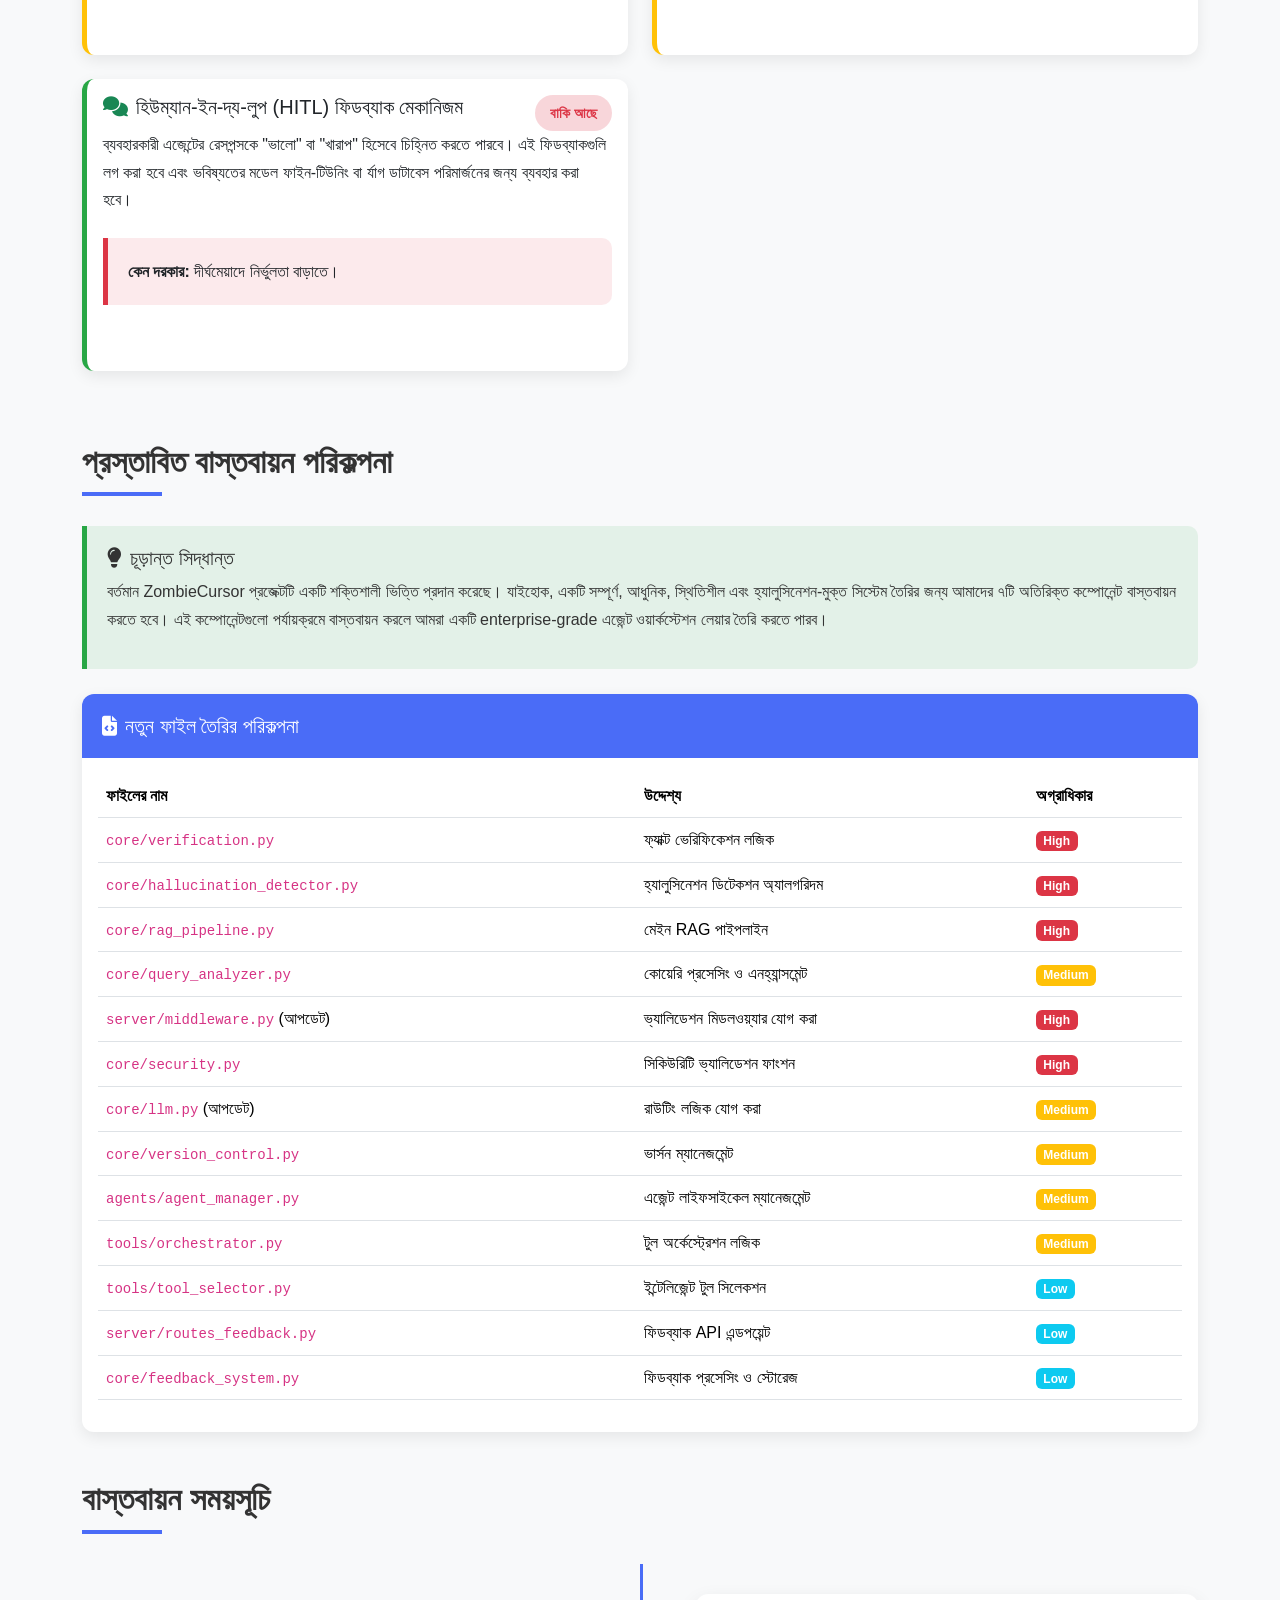
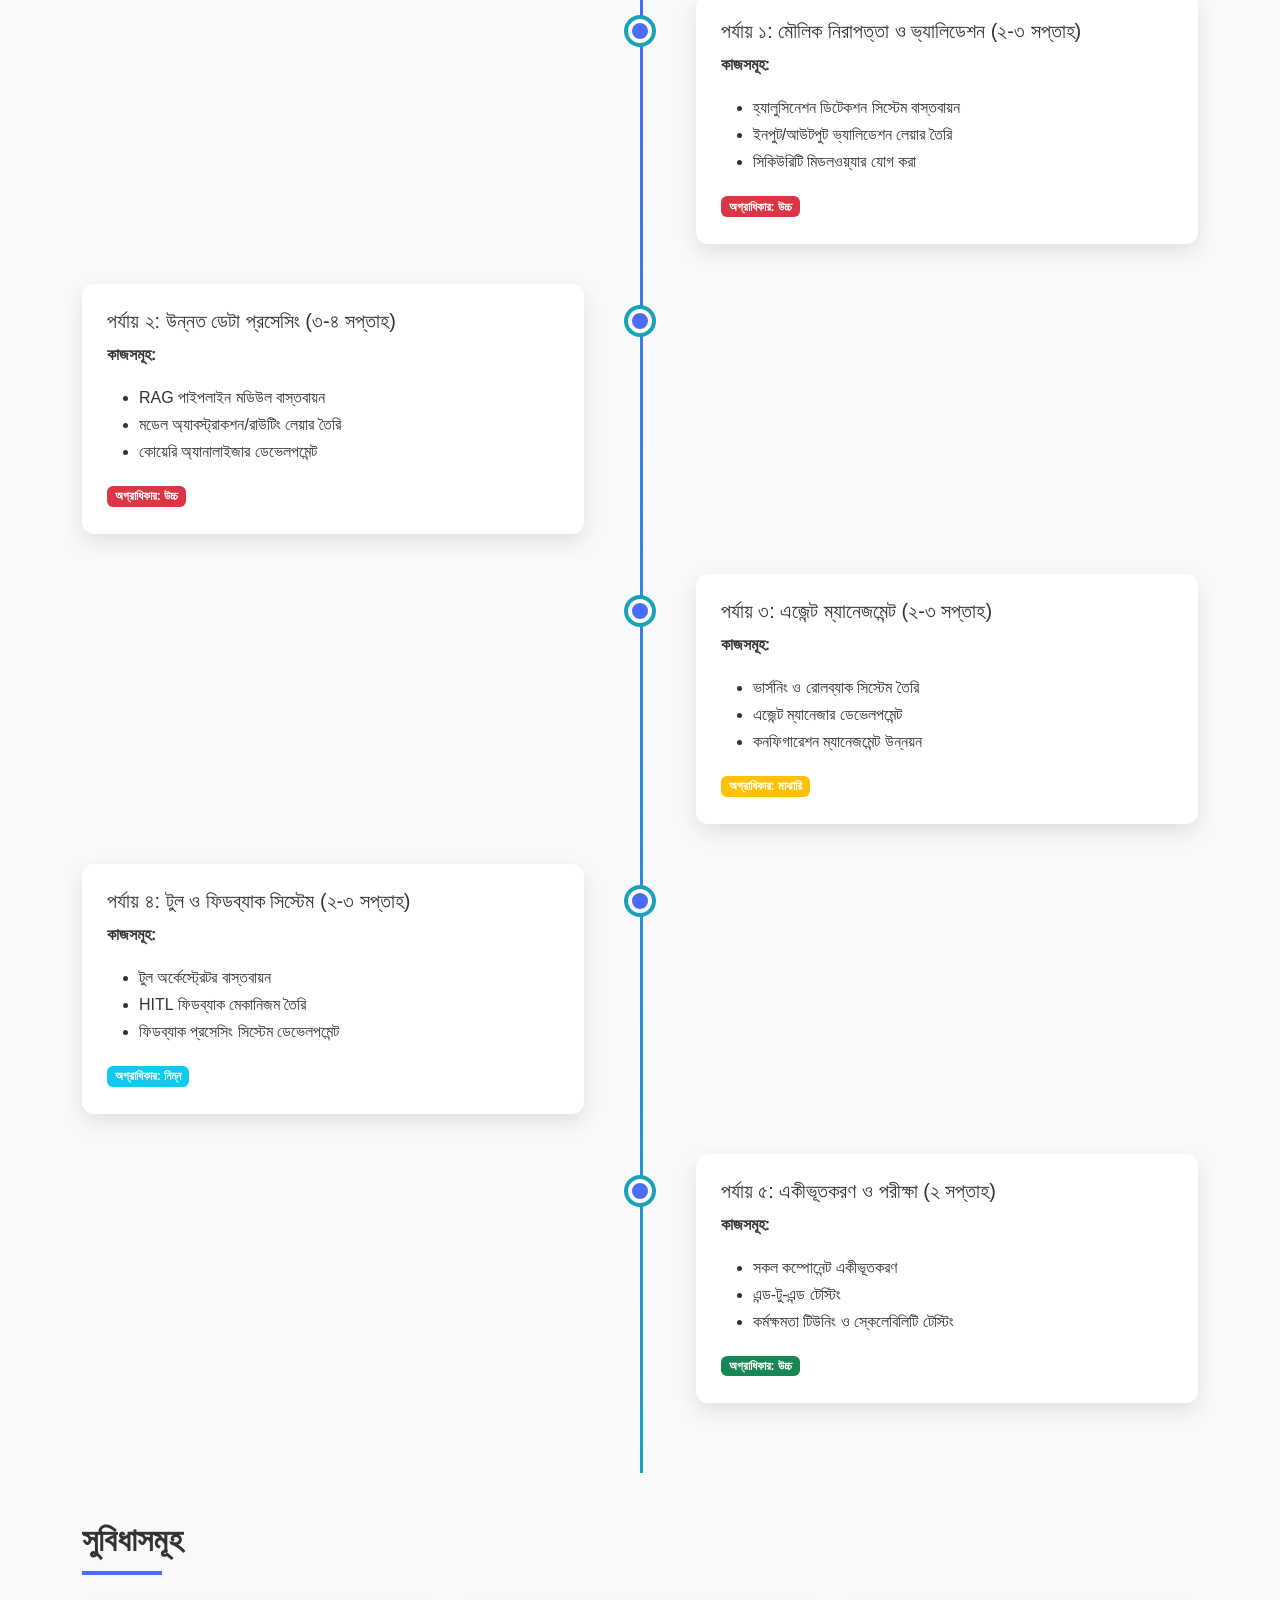
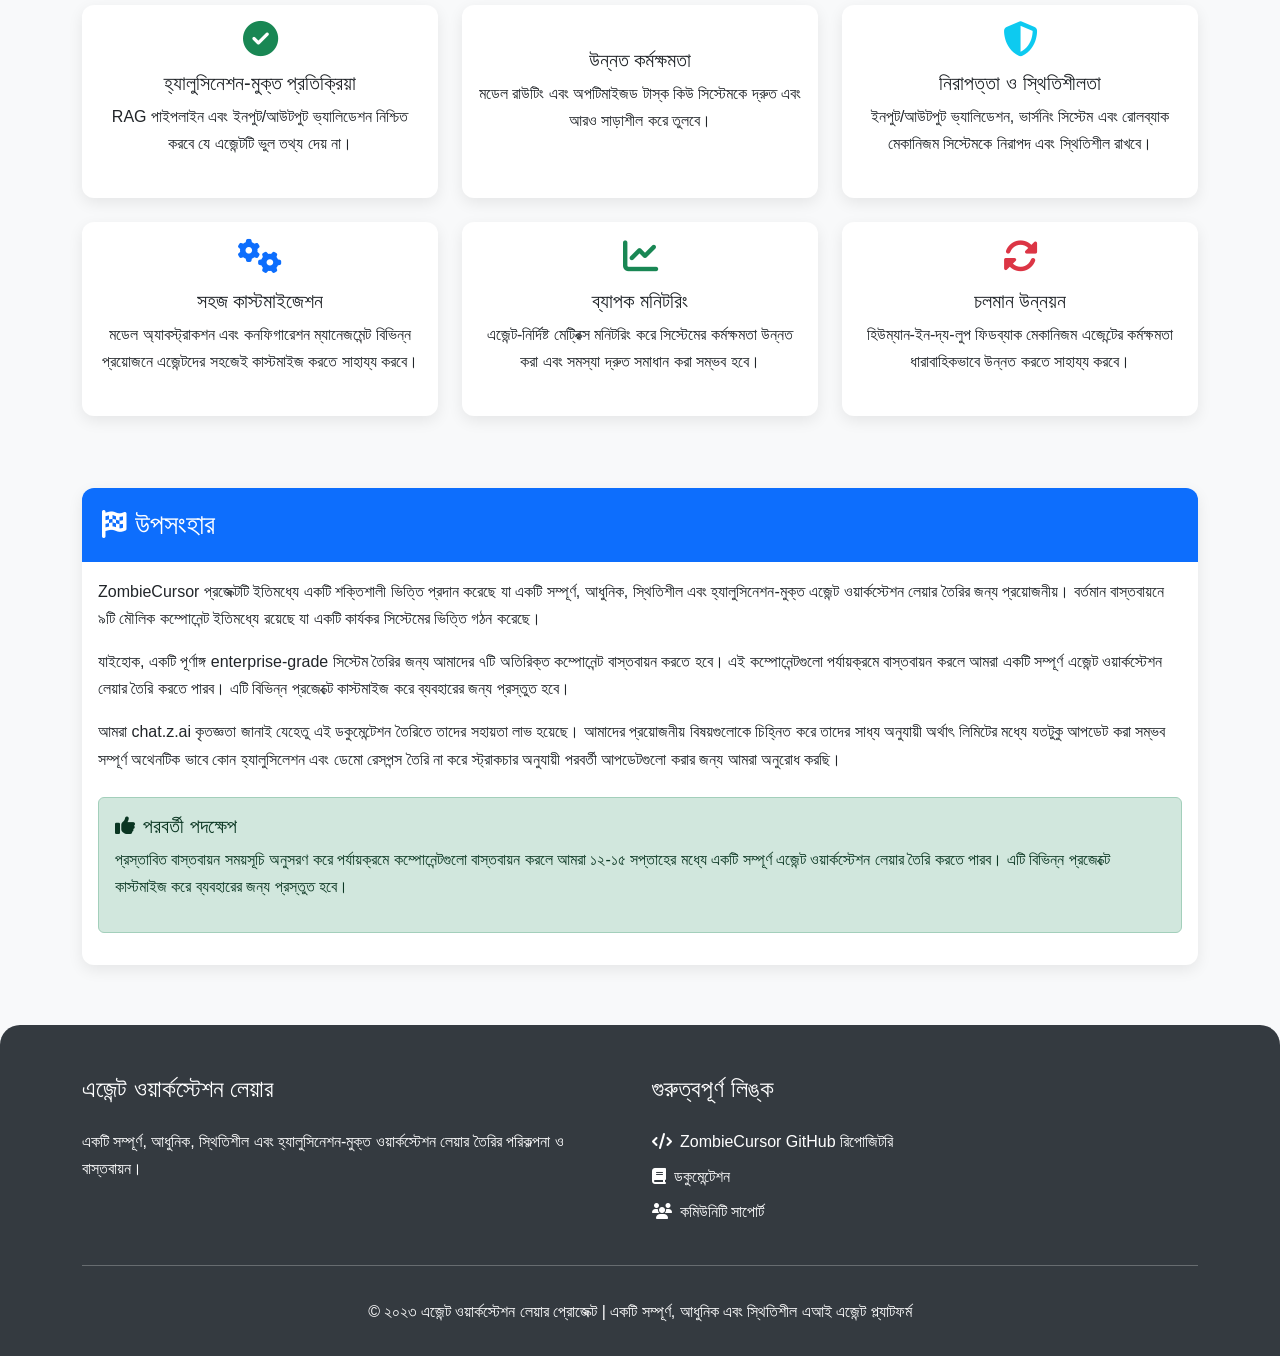
==== commit dc47bf1b: "Update conclusion section with proper attribution to chat.z.ai and remove time estimates" ====
--- a/ওয়ার্কস্টেশন/all.html
+++ b/ওয়ার্কস্টেশন/all.html
@@ -868,15 +868,9 @@
                 <div class="card-body">
                     <p>ZombieCursor প্রজেক্টটি ইতিমধ্যে একটি শক্তিশালী ভিত্তি প্রদান করেছে যা একটি সম্পূর্ণ, আধুনিক, স্থিতিশীল এবং হ্যালুসিনেশন-মুক্ত এজেন্ট ওয়ার্কস্টেশন লেয়ার তৈরির জন্য প্রয়োজনীয়। বর্তমান বাস্তবায়নে ৯টি মৌলিক কম্পোনেন্ট ইতিমধ্যে রয়েছে যা একটি কার্যকর সিস্টেমের ভিত্তি গঠন করেছে।</p>
                     
-                    <p>যাইহোক, একটি পূর্ণাঙ্গ enterprise-grade সিস্টেম তৈরির জন্য আমাদের ৭টি অতিরিক্ত কম্পোনেন্ট বাস্তবায়ন করতে হবে। এই কম্পোনেন্টগুলো পর্যায়ক্রমে বাস্তবায়ন করলে আমরা নিচের লক্ষ্যগুলো অর্জন করতে পারব:</p>
+                    <p>যাইহোক, একটি পূর্ণাঙ্গ enterprise-grade সিস্টেম তৈরির জন্য আমাদের ৭টি অতিরিক্ত কম্পোনেন্ট বাস্তবায়ন করতে হবে। এই কম্পোনেন্টগুলো পর্যায়ক্রমে বাস্তবায়ন করলে আমরা একটি সম্পূর্ণ এজেন্ট ওয়ার্কস্টেশন লেয়ার তৈরি করতে পারব। এটি বিভিন্ন প্রজেক্টে কাস্টমাইজ করে ব্যবহারের জন্য প্রস্তুত হবে।</p>
                     
-                    <ul>
-                        <li>একটি সম্পূর্ণ হ্যালুসিনেশন-মুক্ত AI এজেন্ট সিস্টেম</li>
-                        <li>উন্নত কর্মক্ষমতা এবং নিরাপত্তা</li>
-                        <li>সহজে কাস্টমাইজযোগ্য এবং স্কেলেবল আর্কিটেকচার</li>
-                        <li>ব্যাপক মনিটরিং এবং ফিডব্যাক-চালিত উন্নয়ন</li>
-                        <li>বিভিন্ন প্রজেক্টে ব্যবহারের জন্য একটি নমনীয় প্ল্যাটফর্ম</li>
-                    </ul>
+                    <p>আমরা chat.z.ai কৃতজ্ঞতা জানাই যেহেতু এই ডকুমেন্টেশন তৈরিতে তাদের সহায়তা লাভ হয়েছে। আমাদের প্রয়োজনীয় বিষয়গুলোকে চিহ্নিত করে তাদের সাধ্য অনুযায়ী অর্থাৎ লিমিটের মধ্যে যতটুকু আপডেট করা সম্ভব সম্পূর্ণ অথেনটিক ভাবে কোন হ্যালুসিলেশন এবং ডেমো রেসপন্স তৈরি না করে স্ট্রাকচার অনুযায়ী পরবর্তী আপডেটগুলো করার জন্য আমরা অনুরোধ করছি।</p>
                     
                     <div class="alert alert-success mt-4">
                         <h5><i class="fas fa-thumbs-up me-2"></i>পরবর্তী পদক্ষেপ</h5>
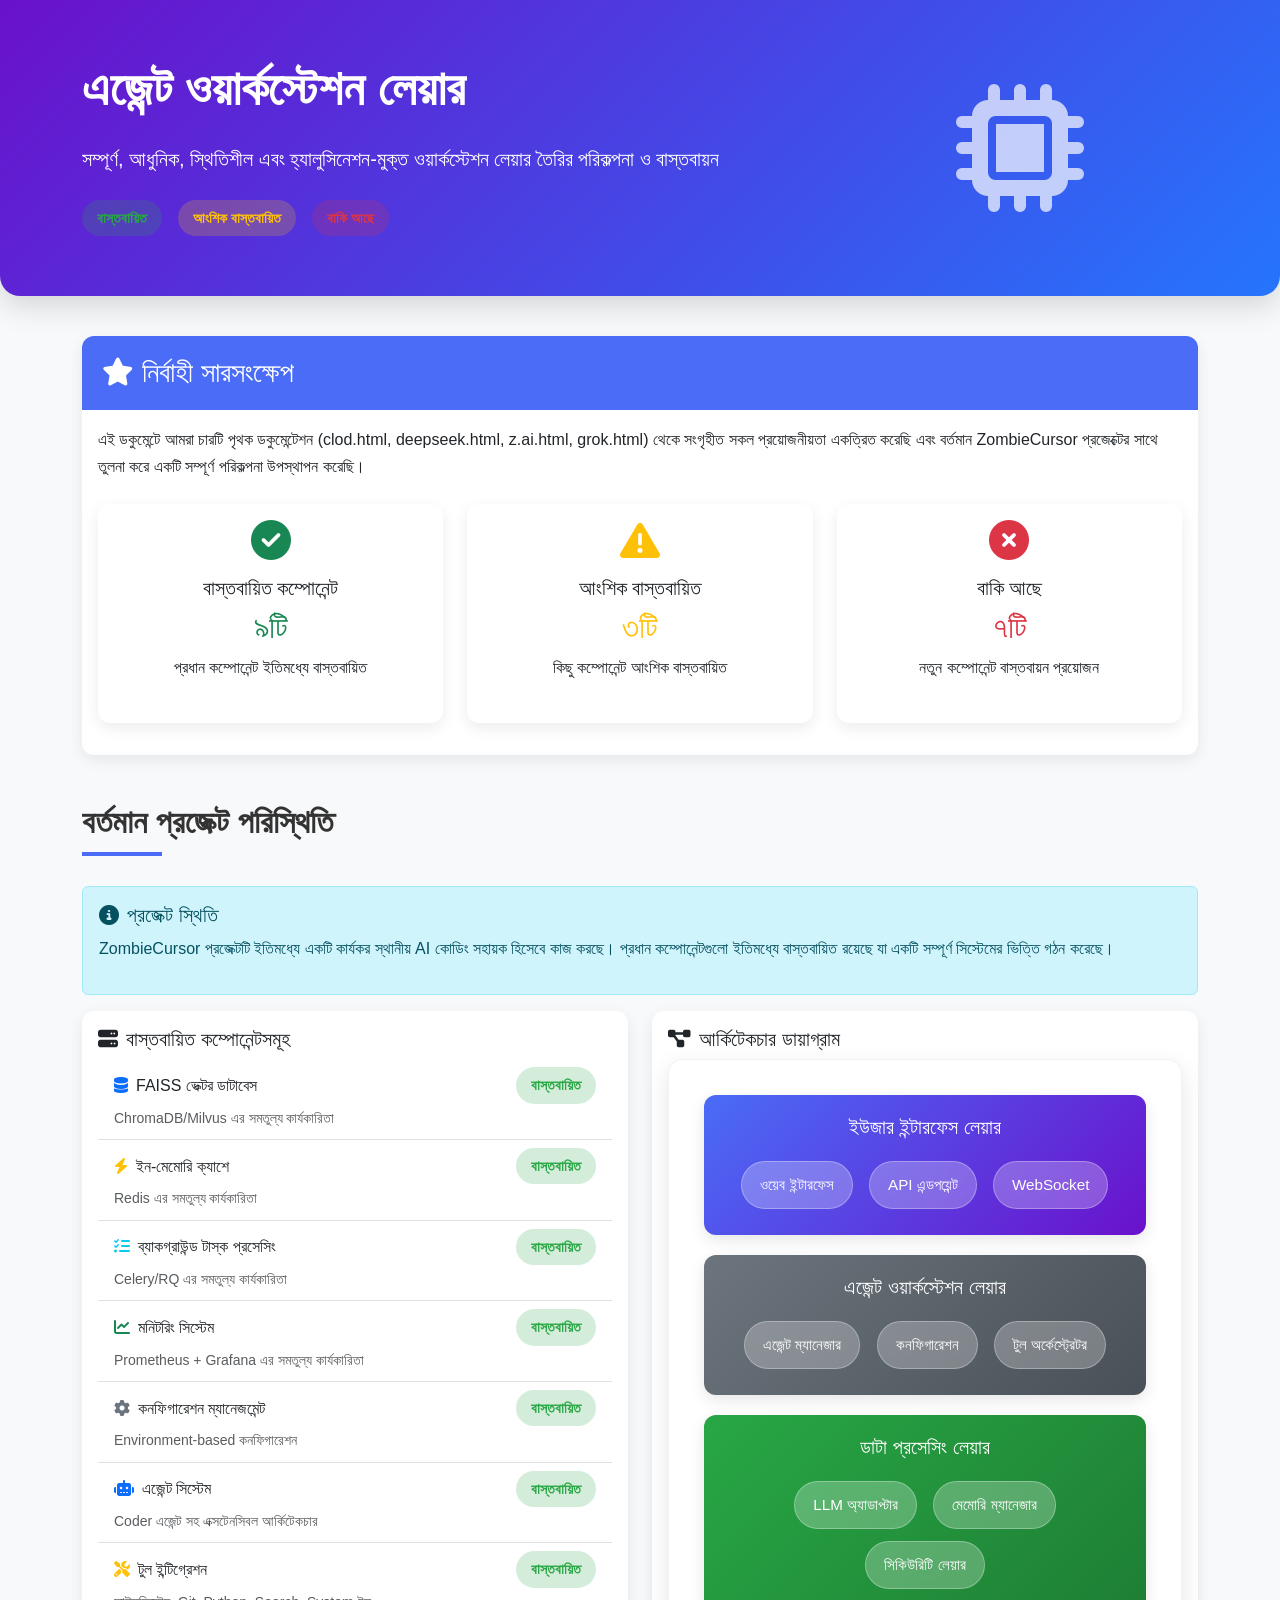
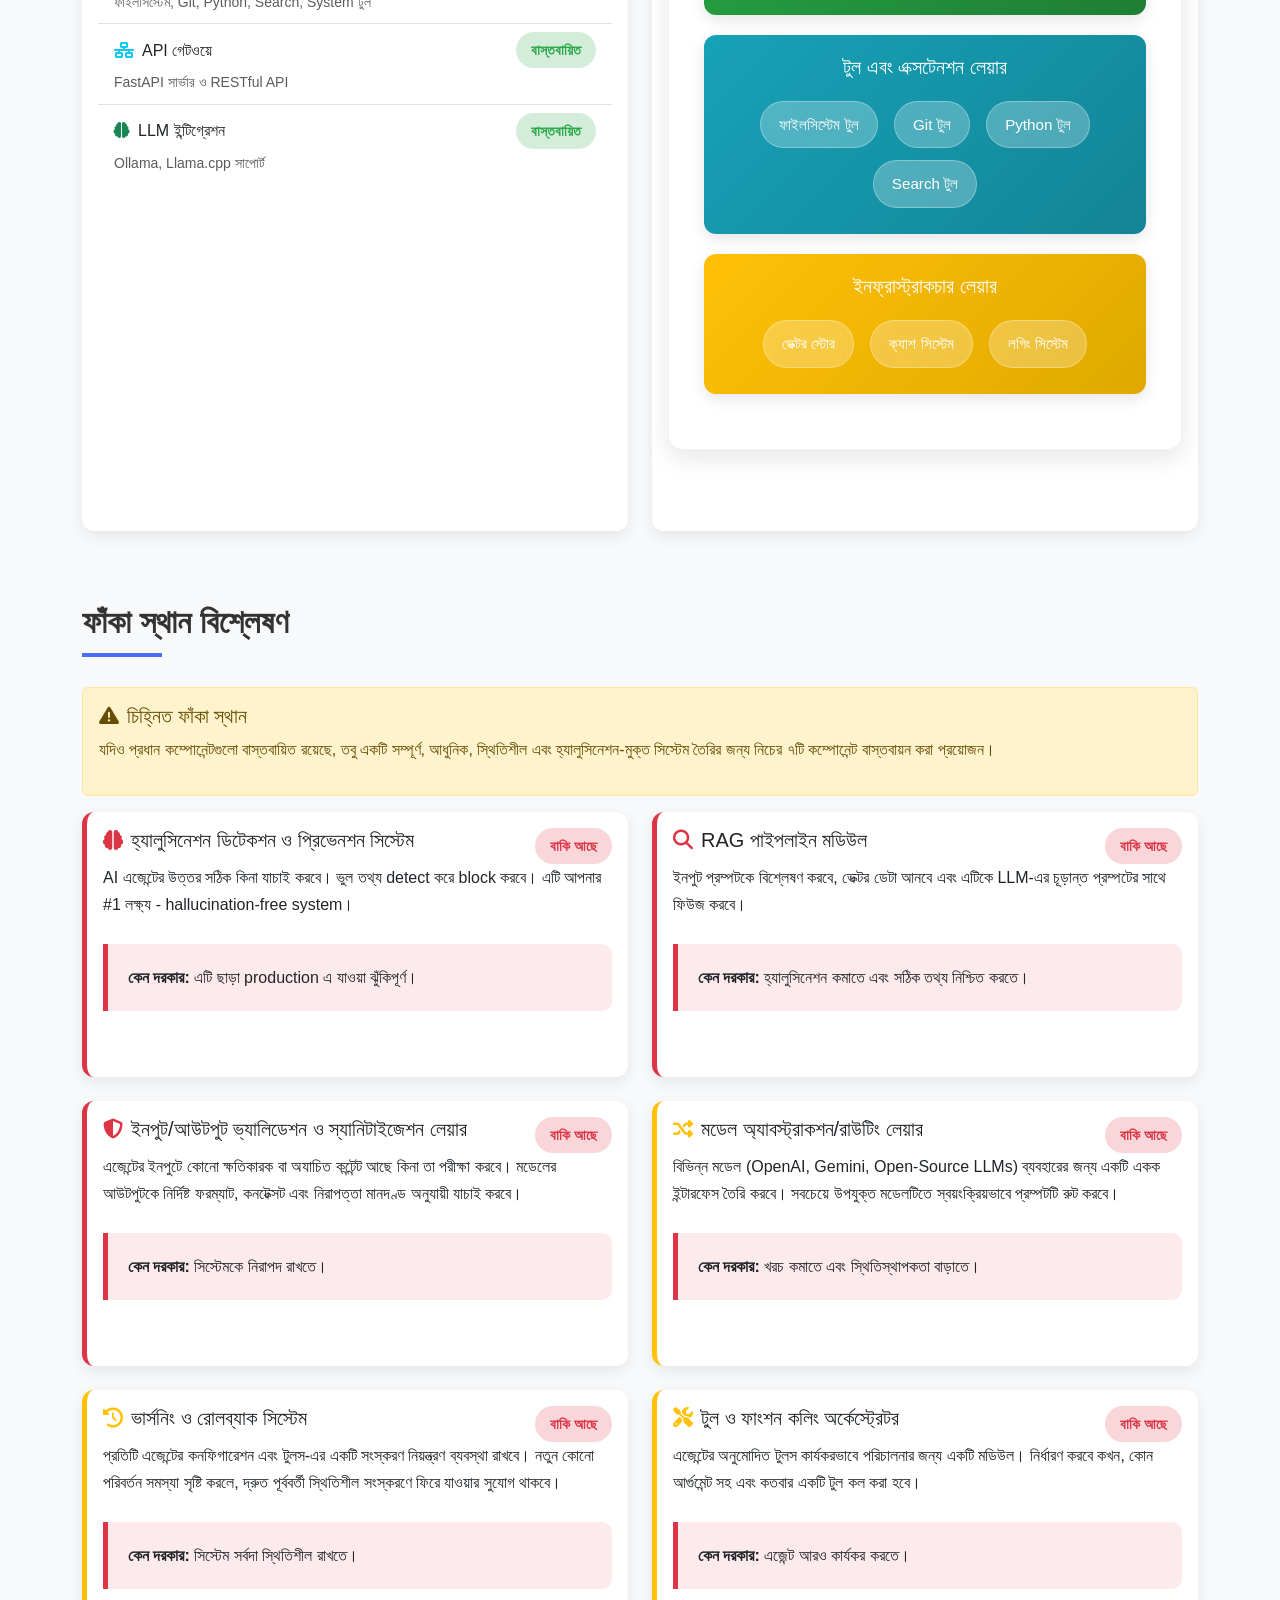
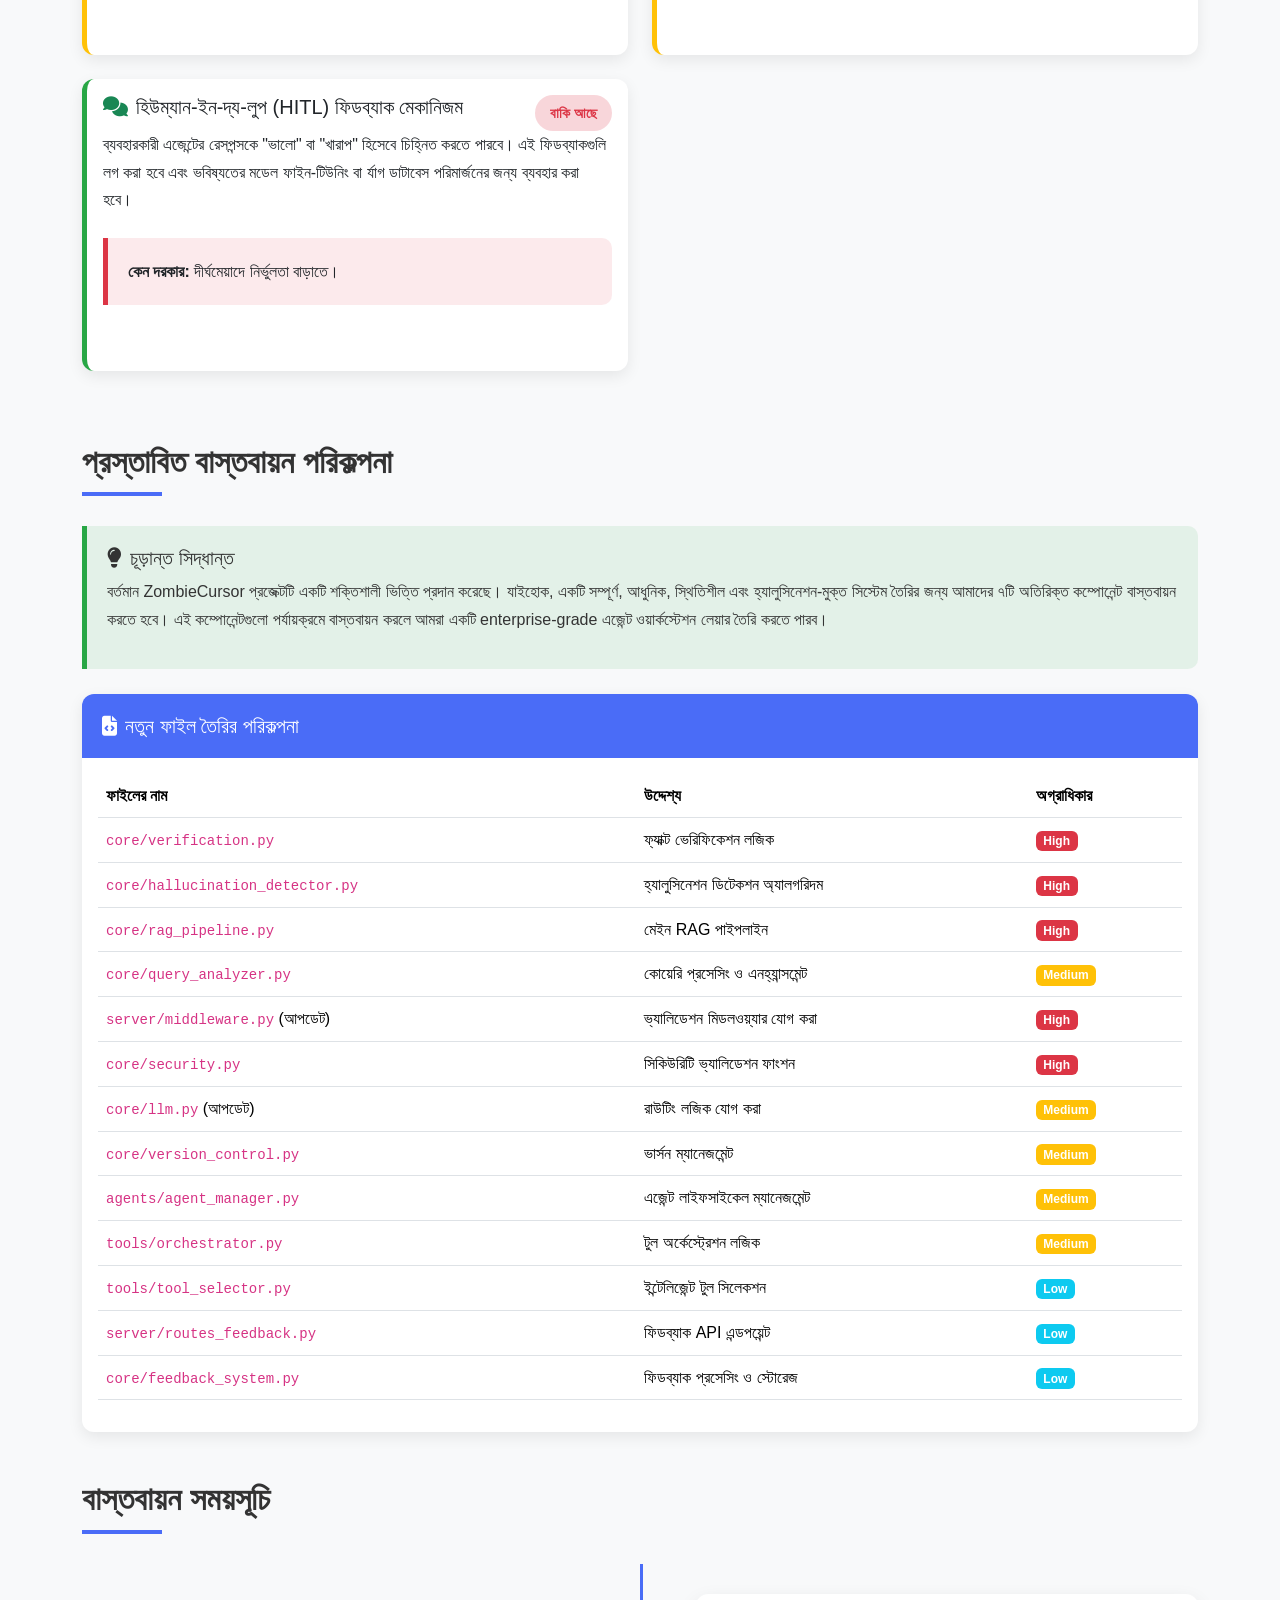
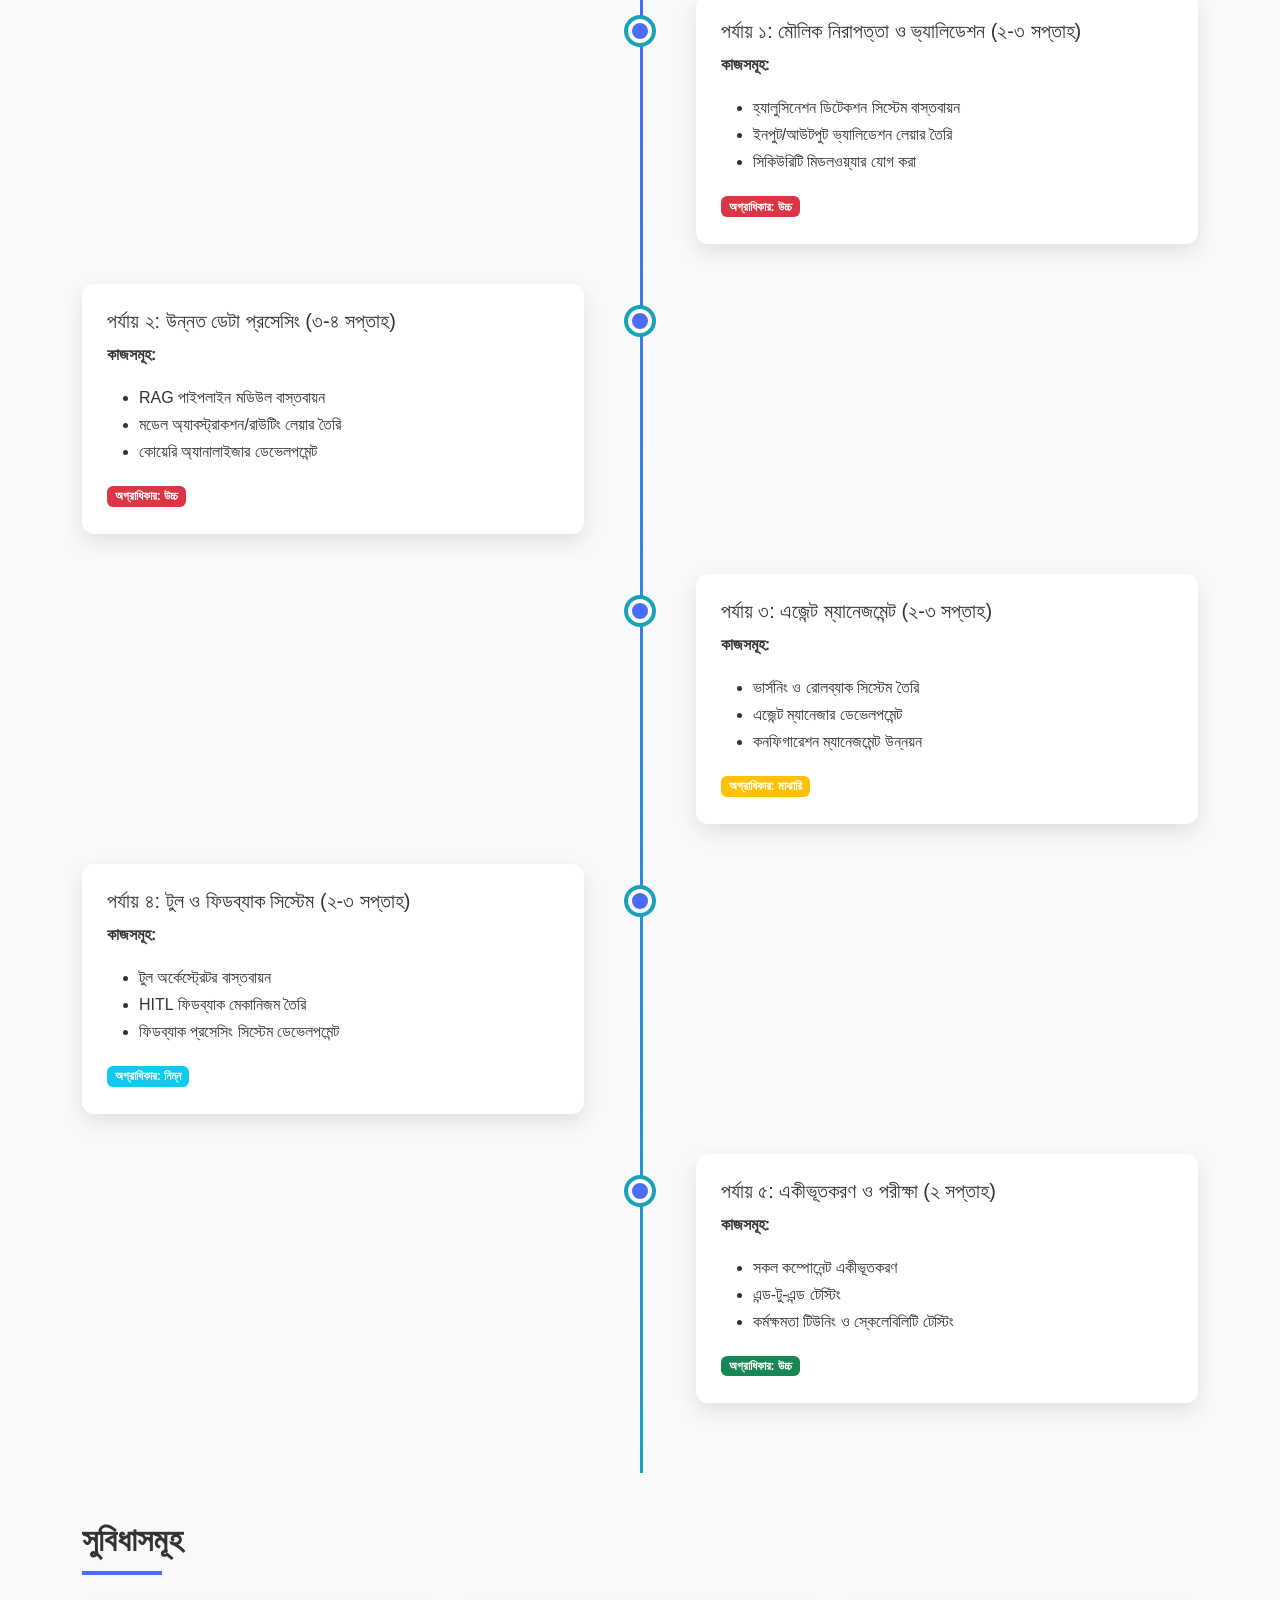
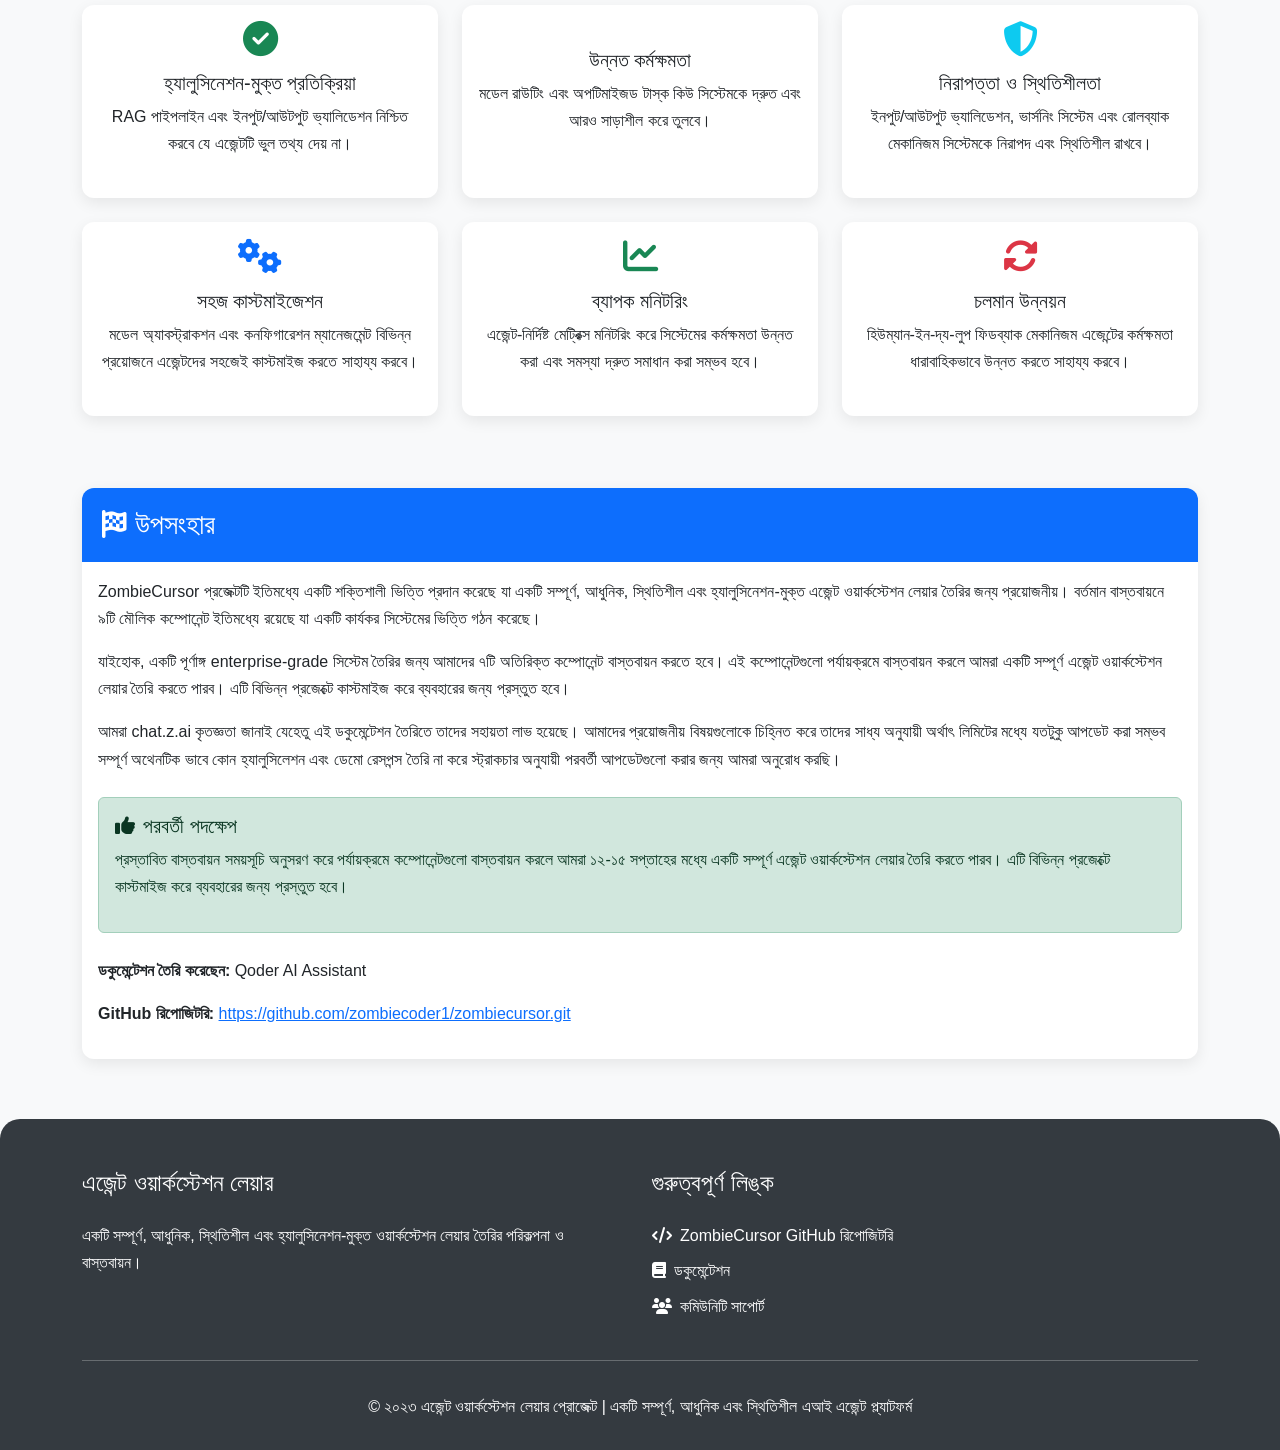
==== commit 34d43bce: "Remove time estimate and add signature to HTML documentation" ====
--- a/ওয়ার্কস্টেশন/all.html
+++ b/ওয়ার্কস্টেশন/all.html
@@ -876,6 +876,11 @@
                         <h5><i class="fas fa-thumbs-up me-2"></i>পরবর্তী পদক্ষেপ</h5>
                         <p>প্রস্তাবিত বাস্তবায়ন সময়সূচি অনুসরণ করে পর্যায়ক্রমে কম্পোনেন্টগুলো বাস্তবায়ন করলে আমরা ১২-১৫ সপ্তাহের মধ্যে একটি সম্পূর্ণ এজেন্ট ওয়ার্কস্টেশন লেয়ার তৈরি করতে পারব। এটি বিভিন্ন প্রজেক্টে কাস্টমাইজ করে ব্যবহারের জন্য প্রস্তুত হবে।</p>
                     </div>
+                    
+                    <div class="mt-4">
+                        <p><strong>ডকুমেন্টেশন তৈরি করেছেন:</strong> Qoder AI Assistant</p>
+                        <p><strong>GitHub রিপোজিটরি:</strong> <a href="https://github.com/zombiecoder1/zombiecursor.git" target="_blank">https://github.com/zombiecoder1/zombiecursor.git</a></p>
+                    </div>
                 </div>
             </div>
         </section>
